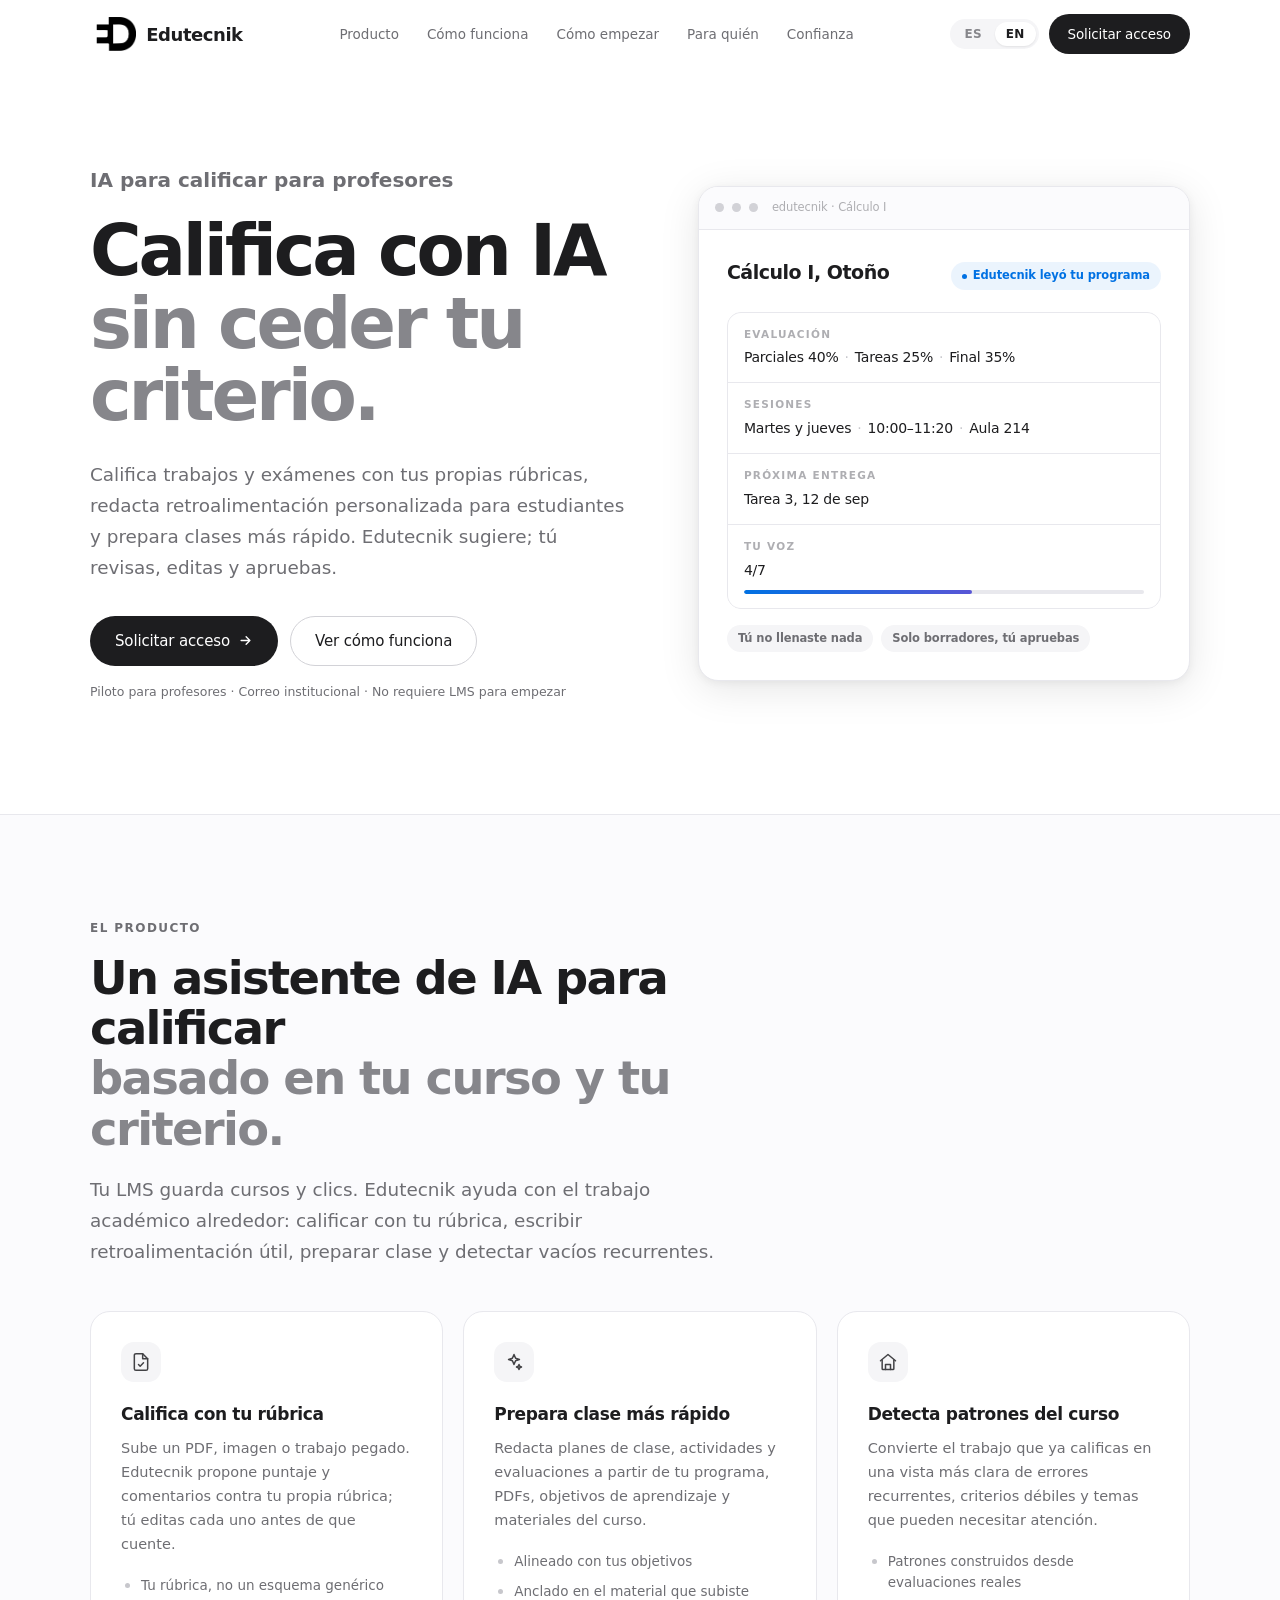
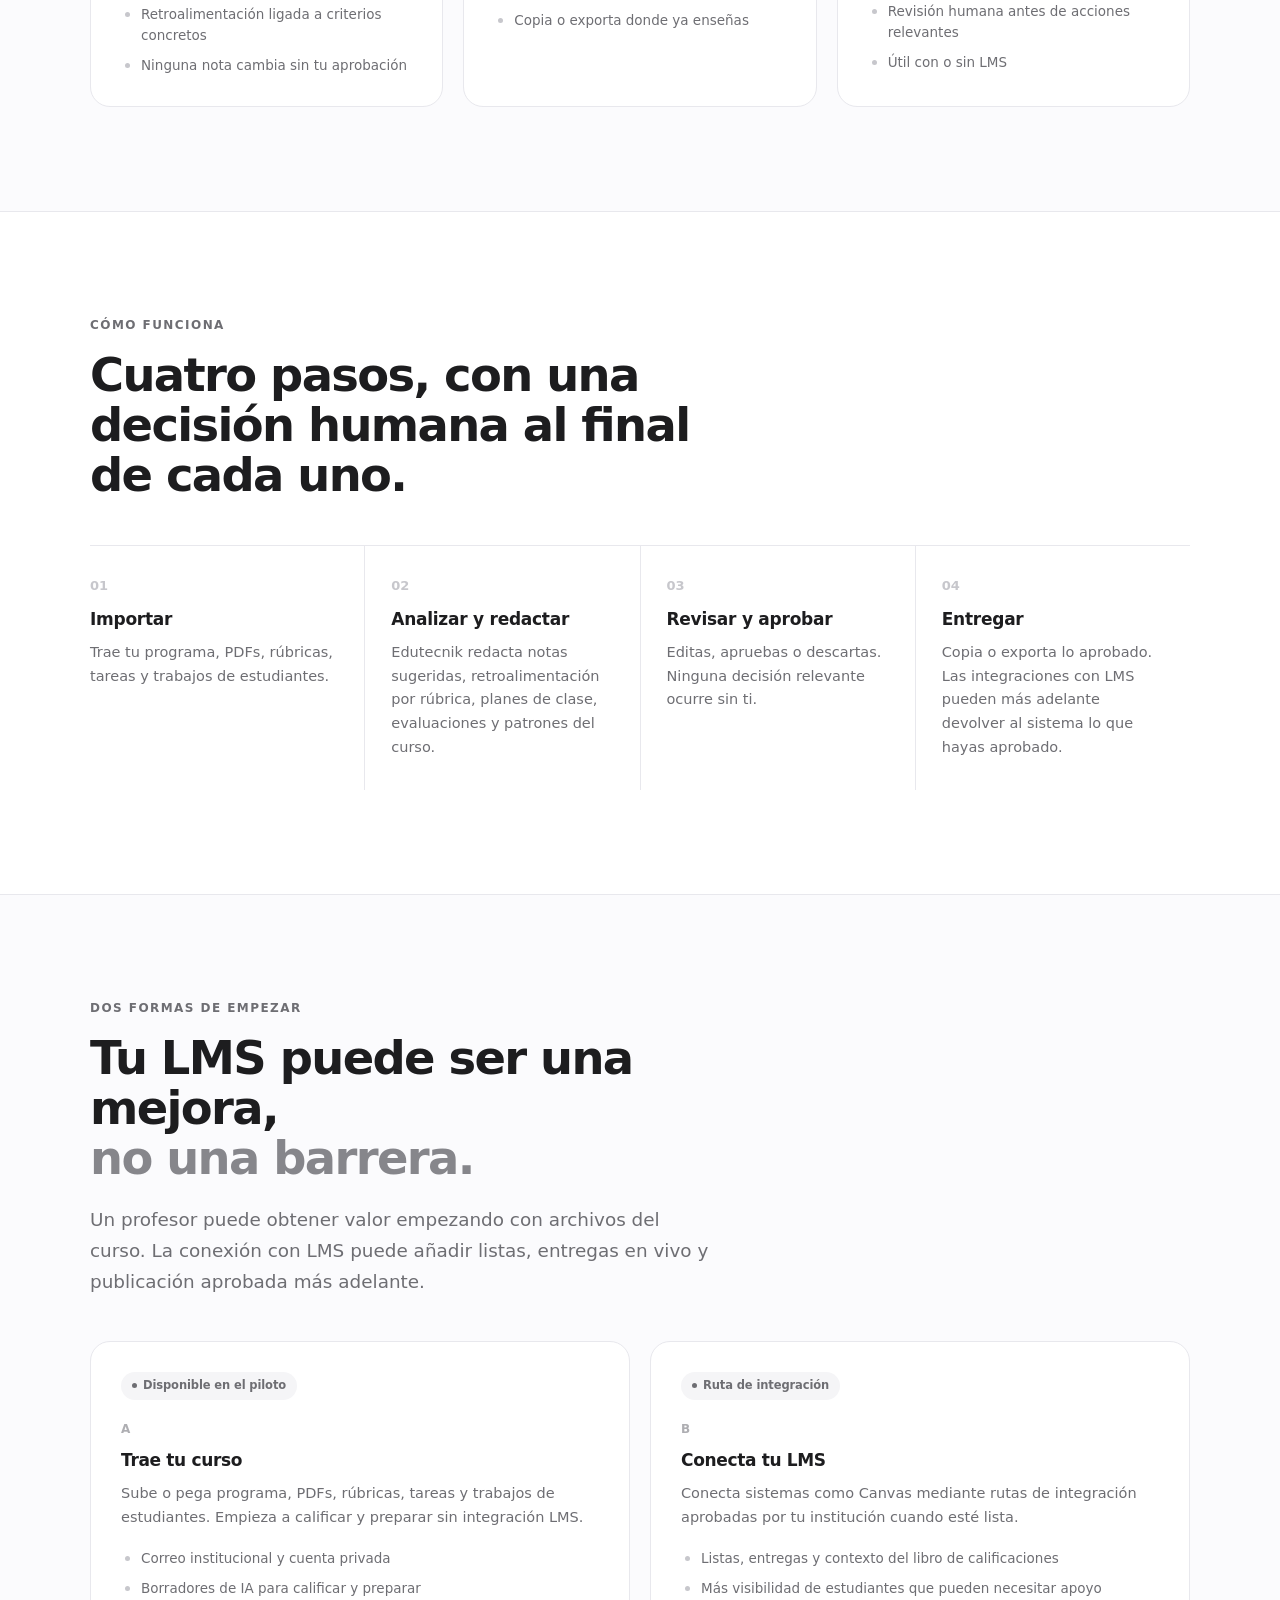
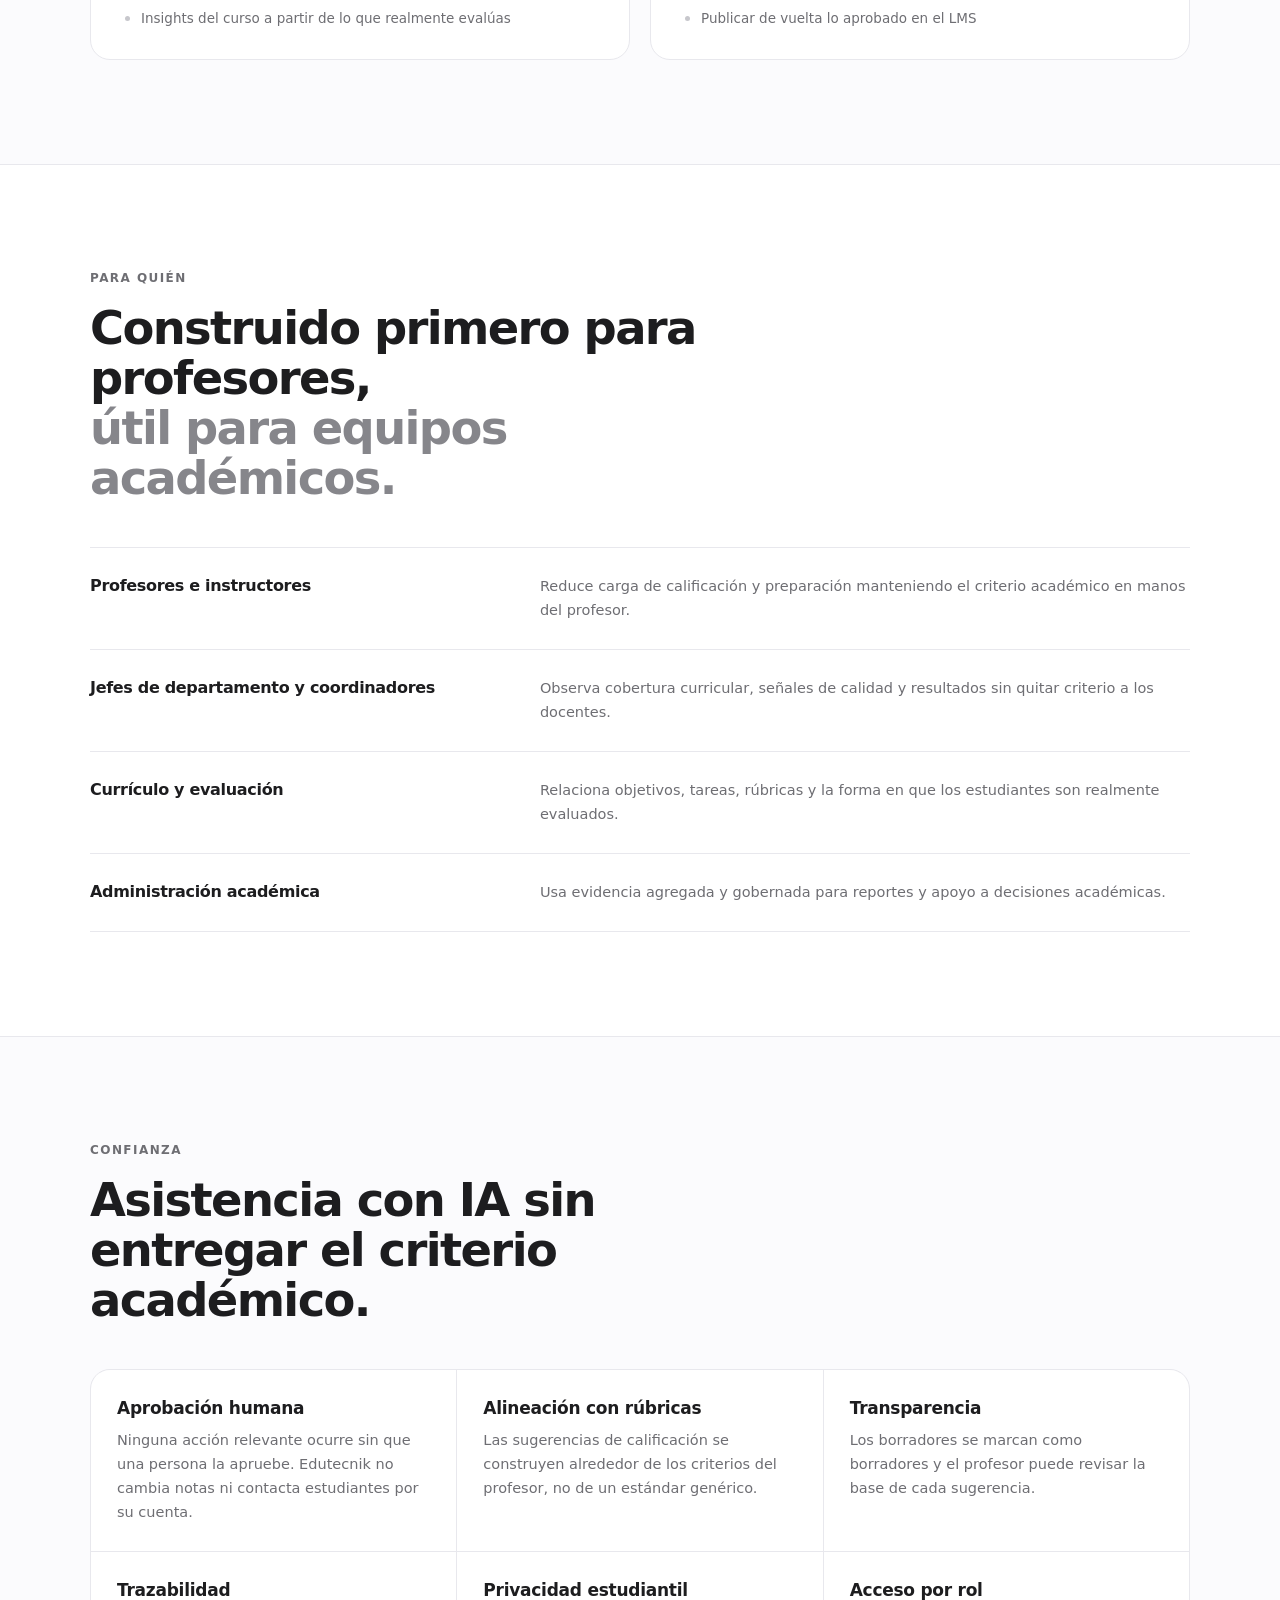
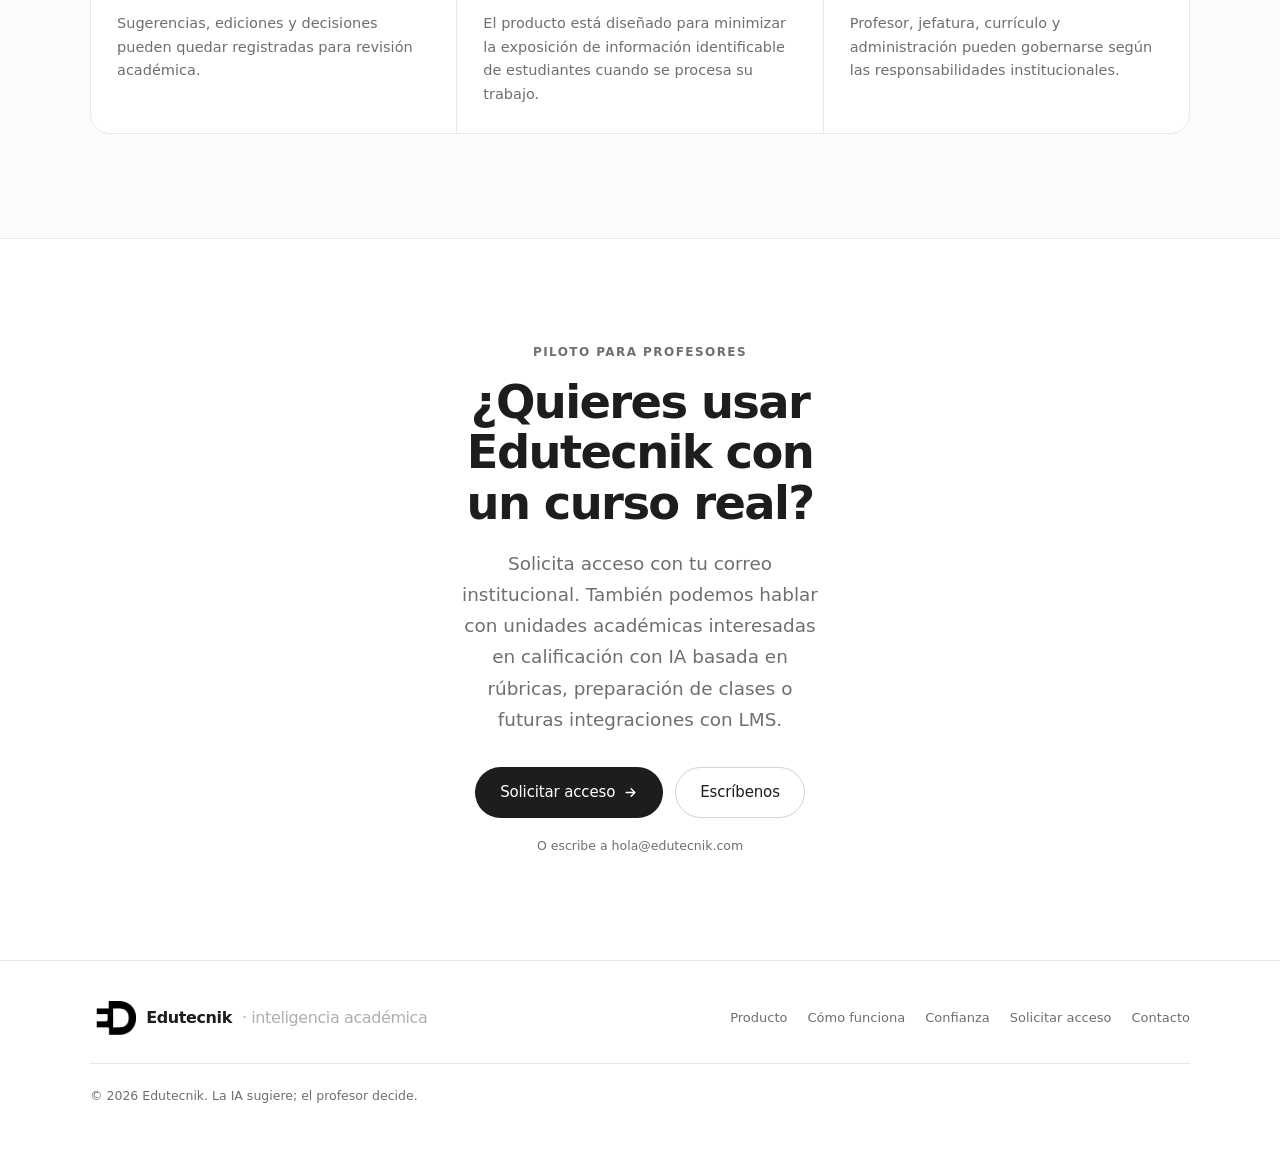
==== es/index.html @ df367d25 "Add Spanish SEO landing page" ====
<!doctype html>
<html lang="es">
  <head>
    <meta charset="utf-8" />
    <meta name="viewport" content="width=device-width, initial-scale=1, viewport-fit=cover" />
    <title>Edutecnik | IA para calificar trabajos y exámenes</title>
    <meta
      name="description"
      content="Herramienta de IA para profesores que ayuda a calificar trabajos, exámenes y tareas con tus propias rúbricas, generar retroalimentación y preparar clases. La IA sugiere; el profesor decide."
    />
    <meta name="theme-color" content="#ffffff" />
    <meta name="color-scheme" content="light" />
    <link rel="canonical" href="https://www.edutecnik.com/es/" />
    <link rel="alternate" hreflang="en" href="https://www.edutecnik.com/" />
    <link rel="alternate" hreflang="es" href="https://www.edutecnik.com/es/" />
    <link rel="alternate" hreflang="x-default" href="https://www.edutecnik.com/" />
    <link rel="icon" type="image/png" href="/assets/edutecnik-mark.png?v=2" />
    <link rel="apple-touch-icon" href="/apple-touch-icon.png" />

    <meta property="og:type" content="website" />
    <meta property="og:site_name" content="Edutecnik" />
    <meta property="og:locale" content="es_ES" />
    <meta property="og:url" content="https://www.edutecnik.com/es/" />
    <meta property="og:title" content="Edutecnik | IA para calificar trabajos y exámenes" />
    <meta
      property="og:description"
      content="Califica trabajos, exámenes y tareas con tus propias rúbricas, genera retroalimentación y prepara clases con IA. La IA sugiere; el profesor decide."
    />
    <meta property="og:image" content="https://www.edutecnik.com/og-image.png" />
    <meta name="twitter:card" content="summary_large_image" />

    <script>
      document.documentElement.className += ' js';
    </script>
    <link rel="stylesheet" href="/styles.css" />
  </head>

  <body>
    <a class="skip-link" href="#main">Saltar al contenido</a>

    <header class="header" id="header">
      <div class="wrap header__inner">
        <a class="brand" href="#top" aria-label="Edutecnik">
          <img src="/assets/edutecnik-mark.png" alt="Logo de Edutecnik" class="brand__mark" />
          <span class="brand__name">Edutecnik</span>
        </a>

        <nav class="nav" aria-label="Navegación principal">
          <a href="#producto">Producto</a>
          <a href="#como-funciona">Cómo funciona</a>
          <a href="#empezar">Cómo empezar</a>
          <a href="#para-quien">Para quién</a>
          <a href="#confianza">Confianza</a>
        </nav>

        <div class="header__actions">
          <div class="lang" role="group" aria-label="Idioma">
            <button type="button" data-lang="es" aria-pressed="true">ES</button>
            <button type="button" data-lang="en" aria-pressed="false">EN</button>
          </div>
          <a class="btn btn--primary btn--sm" href="#contacto">Solicitar acceso</a>
        </div>
      </div>
    </header>

    <main id="main">
      <section class="hero" id="top">
        <div class="wrap hero__grid">
          <div>
            <p class="eyebrow eyebrow--brand">IA para calificar para profesores</p>
            <h1 class="display hero__title">
              Califica con IA<br /><span class="muted">sin ceder tu criterio.</span>
            </h1>
            <p class="lead hero__lead">
              Califica trabajos y exámenes con tus propias rúbricas, redacta retroalimentación personalizada
              para estudiantes y prepara clases más rápido. Edutecnik sugiere; tú revisas, editas y apruebas.
            </p>

            <div class="cta-row hero__ctas">
              <a class="btn btn--primary" href="#contacto">
                Solicitar acceso
                <svg class="arrow" width="15" height="15" viewBox="0 0 24 24" fill="none" stroke="currentColor" stroke-width="2.2" stroke-linecap="round" stroke-linejoin="round" aria-hidden="true">
                  <path d="M5 12h14M13 6l6 6-6 6" />
                </svg>
              </a>
              <a class="btn btn--secondary" href="#como-funciona">Ver cómo funciona</a>
            </div>

            <p class="fine hero__fine">Piloto para profesores · Correo institucional · No requiere LMS para empezar</p>
          </div>

          <div class="glimpse" aria-hidden="true">
            <div class="glimpse__bar">
              <span class="glimpse__dot"></span>
              <span class="glimpse__dot"></span>
              <span class="glimpse__dot"></span>
              <span class="glimpse__url">edutecnik · Cálculo I</span>
            </div>
            <div class="glimpse__body">
              <div class="glimpse__head">
                <p class="glimpse__course">Cálculo I, Otoño</p>
                <span class="pill pill--accent"><span class="pill__dot"></span>Edutecnik leyó tu programa</span>
              </div>
              <div class="glimpse__rows">
                <div class="grow"><p class="grow__label">Evaluación</p><p class="grow__value">Parciales 40%<span class="sep">·</span>Tareas 25%<span class="sep">·</span>Final 35%</p></div>
                <div class="grow"><p class="grow__label">Sesiones</p><p class="grow__value">Martes y jueves<span class="sep">·</span>10:00–11:20<span class="sep">·</span>Aula 214</p></div>
                <div class="grow"><p class="grow__label">Próxima entrega</p><p class="grow__value">Tarea 3, 12 de sep</p></div>
                <div class="grow"><p class="grow__label">Tu voz</p><p class="grow__value">4/7</p><div class="meter"><span class="meter__fill"></span></div></div>
              </div>
              <div class="glimpse__foot"><span class="pill">Tú no llenaste nada</span><span class="pill">Solo borradores, tú apruebas</span></div>
            </div>
          </div>
        </div>
      </section>

      <section class="section section--muted" id="producto">
        <div class="wrap">
          <div class="section__head reveal">
            <p class="eyebrow">El producto</p>
            <h2 class="h2">Un asistente de IA para calificar<br /><span class="muted">basado en tu curso y tu criterio.</span></h2>
            <p class="lead">Tu LMS guarda cursos y clics. Edutecnik ayuda con el trabajo académico alrededor: calificar con tu rúbrica, escribir retroalimentación útil, preparar clase y detectar vacíos recurrentes.</p>
          </div>

          <div class="grid grid--3">
            <article class="card reveal">
              <span class="card__icon"><svg width="20" height="20" viewBox="0 0 24 24" fill="none" stroke="currentColor" stroke-width="1.8" stroke-linecap="round" stroke-linejoin="round" aria-hidden="true"><path d="M14 2H6a2 2 0 0 0-2 2v16a2 2 0 0 0 2 2h12a2 2 0 0 0 2-2V8z"/><path d="M14 2v6h6"/><path d="M9 15l2 2 4-4"/></svg></span>
              <h3 class="h3">Califica con tu rúbrica</h3>
              <p class="body">Sube un PDF, imagen o trabajo pegado. Edutecnik propone puntaje y comentarios contra tu propia rúbrica; tú editas cada uno antes de que cuente.</p>
              <ul class="card__list"><li>Tu rúbrica, no un esquema genérico</li><li>Retroalimentación ligada a criterios concretos</li><li>Ninguna nota cambia sin tu aprobación</li></ul>
            </article>

            <article class="card reveal">
              <span class="card__icon"><svg width="20" height="20" viewBox="0 0 24 24" fill="none" stroke="currentColor" stroke-width="1.8" stroke-linecap="round" stroke-linejoin="round" aria-hidden="true"><path d="M12 3l1.9 4.6L18.5 9l-4.6 1.4L12 15l-1.9-4.6L5.5 9l4.6-1.4z"/><path d="M18 15l.9 2.1L21 18l-2.1.9L18 21l-.9-2.1L15 18l2.1-.9z"/></svg></span>
              <h3 class="h3">Prepara clase más rápido</h3>
              <p class="body">Redacta planes de clase, actividades y evaluaciones a partir de tu programa, PDFs, objetivos de aprendizaje y materiales del curso.</p>
              <ul class="card__list"><li>Alineado con tus objetivos</li><li>Anclado en el material que subiste</li><li>Copia o exporta donde ya enseñas</li></ul>
            </article>

            <article class="card reveal">
              <span class="card__icon"><svg width="20" height="20" viewBox="0 0 24 24" fill="none" stroke="currentColor" stroke-width="1.8" stroke-linecap="round" stroke-linejoin="round" aria-hidden="true"><path d="M3 10.5L12 3l9 7.5"/><path d="M5 9.5V20a1 1 0 0 0 1 1h12a1 1 0 0 0 1-1V9.5"/><path d="M9 21v-6h6v6"/></svg></span>
              <h3 class="h3">Detecta patrones del curso</h3>
              <p class="body">Convierte el trabajo que ya calificas en una vista más clara de errores recurrentes, criterios débiles y temas que pueden necesitar atención.</p>
              <ul class="card__list"><li>Patrones construidos desde evaluaciones reales</li><li>Revisión humana antes de acciones relevantes</li><li>Útil con o sin LMS</li></ul>
            </article>
          </div>
        </div>
      </section>

      <section class="section" id="como-funciona">
        <div class="wrap">
          <div class="section__head reveal"><p class="eyebrow">Cómo funciona</p><h2 class="h2">Cuatro pasos, con una decisión humana al final de cada uno.</h2></div>
          <ol class="steps">
            <li class="step reveal"><p class="step__n">01</p><h3 class="h3">Importar</h3><p class="body">Trae tu programa, PDFs, rúbricas, tareas y trabajos de estudiantes.</p></li>
            <li class="step reveal"><p class="step__n">02</p><h3 class="h3">Analizar y redactar</h3><p class="body">Edutecnik redacta notas sugeridas, retroalimentación por rúbrica, planes de clase, evaluaciones y patrones del curso.</p></li>
            <li class="step reveal"><p class="step__n">03</p><h3 class="h3">Revisar y aprobar</h3><p class="body">Editas, apruebas o descartas. Ninguna decisión relevante ocurre sin ti.</p></li>
            <li class="step reveal"><p class="step__n">04</p><h3 class="h3">Entregar</h3><p class="body">Copia o exporta lo aprobado. Las integraciones con LMS pueden más adelante devolver al sistema lo que hayas aprobado.</p></li>
          </ol>
        </div>
      </section>

      <section class="section section--muted" id="empezar">
        <div class="wrap">
          <div class="section__head reveal"><p class="eyebrow">Dos formas de empezar</p><h2 class="h2">Tu LMS puede ser una mejora,<br /><span class="muted">no una barrera.</span></h2><p class="lead">Un profesor puede obtener valor empezando con archivos del curso. La conexión con LMS puede añadir listas, entregas en vivo y publicación aprobada más adelante.</p></div>
          <div class="grid grid--2">
            <article class="card card--door reveal"><span class="pill card__badge"><span class="pill__dot"></span>Disponible en el piloto</span><p class="card__doorlabel">A</p><h3 class="h3">Trae tu curso</h3><p class="body">Sube o pega programa, PDFs, rúbricas, tareas y trabajos de estudiantes. Empieza a calificar y preparar sin integración LMS.</p><ul class="card__list"><li>Correo institucional y cuenta privada</li><li>Borradores de IA para calificar y preparar</li><li>Insights del curso a partir de lo que realmente evalúas</li></ul></article>
            <article class="card card--door reveal"><span class="pill card__badge"><span class="pill__dot"></span>Ruta de integración</span><p class="card__doorlabel">B</p><h3 class="h3">Conecta tu LMS</h3><p class="body">Conecta sistemas como Canvas mediante rutas de integración aprobadas por tu institución cuando esté lista.</p><ul class="card__list"><li>Listas, entregas y contexto del libro de calificaciones</li><li>Más visibilidad de estudiantes que pueden necesitar apoyo</li><li>Publicar de vuelta lo aprobado en el LMS</li></ul></article>
          </div>
        </div>
      </section>

      <section class="section" id="para-quien">
        <div class="wrap">
          <div class="section__head reveal"><p class="eyebrow">Para quién</p><h2 class="h2">Construido primero para profesores,<br /><span class="muted">útil para equipos académicos.</span></h2></div>
          <ul class="roles">
            <li class="role reveal"><p class="role__name">Profesores e instructores</p><p class="body">Reduce carga de calificación y preparación manteniendo el criterio académico en manos del profesor.</p></li>
            <li class="role reveal"><p class="role__name">Jefes de departamento y coordinadores</p><p class="body">Observa cobertura curricular, señales de calidad y resultados sin quitar criterio a los docentes.</p></li>
            <li class="role reveal"><p class="role__name">Currículo y evaluación</p><p class="body">Relaciona objetivos, tareas, rúbricas y la forma en que los estudiantes son realmente evaluados.</p></li>
            <li class="role reveal"><p class="role__name">Administración académica</p><p class="body">Usa evidencia agregada y gobernada para reportes y apoyo a decisiones académicas.</p></li>
          </ul>
        </div>
      </section>

      <section class="section section--muted" id="confianza">
        <div class="wrap">
          <div class="section__head reveal"><p class="eyebrow">Confianza</p><h2 class="h2">Asistencia con IA sin entregar el criterio académico.</h2></div>
          <div class="trust reveal">
            <div class="trust__item"><h3 class="h3">Aprobación humana</h3><p class="body">Ninguna acción relevante ocurre sin que una persona la apruebe. Edutecnik no cambia notas ni contacta estudiantes por su cuenta.</p></div>
            <div class="trust__item"><h3 class="h3">Alineación con rúbricas</h3><p class="body">Las sugerencias de calificación se construyen alrededor de los criterios del profesor, no de un estándar genérico.</p></div>
            <div class="trust__item"><h3 class="h3">Transparencia</h3><p class="body">Los borradores se marcan como borradores y el profesor puede revisar la base de cada sugerencia.</p></div>
            <div class="trust__item"><h3 class="h3">Trazabilidad</h3><p class="body">Sugerencias, ediciones y decisiones pueden quedar registradas para revisión académica.</p></div>
            <div class="trust__item"><h3 class="h3">Privacidad estudiantil</h3><p class="body">El producto está diseñado para minimizar la exposición de información identificable de estudiantes cuando se procesa su trabajo.</p></div>
            <div class="trust__item"><h3 class="h3">Acceso por rol</h3><p class="body">Profesor, jefatura, currículo y administración pueden gobernarse según las responsabilidades institucionales.</p></div>
          </div>
        </div>
      </section>

      <section class="section" id="contacto">
        <div class="wrap closer reveal">
          <p class="eyebrow">Piloto para profesores</p>
          <h2 class="h2" style="margin-top: 16px">¿Quieres usar Edutecnik con un curso real?</h2>
          <p class="lead">Solicita acceso con tu correo institucional. También podemos hablar con unidades académicas interesadas en calificación con IA basada en rúbricas, preparación de clases o futuras integraciones con LMS.</p>
          <div class="cta-row">
            <a class="btn btn--primary" href="mailto:hola@edutecnik.com?subject=Edutecnik%20%E2%80%94%20solicitud%20de%20acceso">Solicitar acceso<svg class="arrow" width="15" height="15" viewBox="0 0 24 24" fill="none" stroke="currentColor" stroke-width="2.2" stroke-linecap="round" stroke-linejoin="round" aria-hidden="true"><path d="M5 12h14M13 6l6 6-6 6"/></svg></a>
            <a class="btn btn--secondary" href="mailto:hola@edutecnik.com?subject=Edutecnik%20%E2%80%94%20piloto">Escríbenos</a>
          </div>
          <p class="fine">O escribe a hola@edutecnik.com</p>
        </div>
      </section>
    </main>

    <footer class="footer">
      <div class="wrap">
        <div class="footer__inner">
          <a class="brand" href="#top" aria-label="Edutecnik"><img src="/assets/edutecnik-mark.png" alt="Logo de Edutecnik" class="brand__mark" /><span>Edutecnik</span><span class="brand__sub">· inteligencia académica</span></a>
          <nav class="footer__links" aria-label="Navegación del pie"><a href="#producto">Producto</a><a href="#como-funciona">Cómo funciona</a><a href="#confianza">Confianza</a><a href="#contacto">Solicitar acceso</a><a href="mailto:hola@edutecnik.com">Contacto</a></nav>
        </div>
        <div class="footer__legal"><p class="fine">© 2026 Edutecnik. La IA sugiere; el profesor decide.</p></div>
      </div>
    </footer>

    <script src="/main.js" defer></script>
  </body>
</html>
---- styles.css ----
/* Edutecnik — sitio público. Tokens alineados con la app (ink scale, pill buttons, hairlines). */

:root {
  color-scheme: light;

  --ink-900: #1d1d1f;
  --ink-700: #424245;
  --ink-600: #6e6e73;
  --ink-500: #86868b;
  --ink-400: #aeaeb2;
  --ink-300: #c7c7cc;
  --ink-200: #d2d2d7;
  --ink-100: #e8e8ed;
  --ink-50: #f5f5f7;

  --surface: #ffffff;
  --surface-muted: #fbfbfd;
  --hairline: rgba(0, 0, 0, 0.08);

  --brand: #0071e3;
  --ai: #5856d6;

  --maxw: 1180px;
  --gutter: 24px;

  --shadow-card: 0 1px 2px rgba(0, 0, 0, 0.04), 0 4px 16px rgba(0, 0, 0, 0.04);
  --shadow-pop: 0 8px 40px rgba(0, 0, 0, 0.1), 0 2px 8px rgba(0, 0, 0, 0.05);

  --ease: cubic-bezier(0.16, 1, 0.3, 1);

  font-family: -apple-system, BlinkMacSystemFont, 'SF Pro Display', 'SF Pro Text', system-ui,
    'Segoe UI', Roboto, 'Helvetica Neue', Arial, sans-serif;
}

@media (min-width: 640px) {
  :root {
    --gutter: 40px;
  }
}

*,
*::before,
*::after {
  box-sizing: border-box;
}

html {
  -webkit-font-smoothing: antialiased;
  -moz-osx-font-smoothing: grayscale;
  text-rendering: optimizeLegibility;
  scroll-behavior: smooth;
  scroll-padding-top: 88px;
}

body {
  margin: 0;
  background: var(--surface);
  color: var(--ink-900);
  font-feature-settings: 'kern' 1, 'liga' 1;
  line-height: 1.5;
}

h1,
h2,
h3,
h4,
p,
figure,
blockquote,
ul,
ol {
  margin: 0;
}

ul,
ol {
  padding: 0;
  list-style: none;
}

img,
svg {
  max-width: 100%;
  display: block;
}

a {
  color: inherit;
  text-decoration: none;
}

:focus-visible {
  outline: none;
  box-shadow: 0 0 0 2px var(--surface), 0 0 0 4px rgba(0, 0, 0, 0.25);
  border-radius: 8px;
}

::selection {
  background: var(--ink-900);
  color: #fff;
}

/* ---------- Layout ---------- */

.wrap {
  width: 100%;
  max-width: var(--maxw);
  margin-inline: auto;
  padding-inline: var(--gutter);
}

.section {
  padding-block: 72px;
  border-top: 1px solid var(--ink-100);
}

@media (min-width: 768px) {
  .section {
    padding-block: 104px;
  }
}

.section--muted {
  background: var(--surface-muted);
}

.section--plain {
  border-top: 0;
}

.skip-link {
  position: absolute;
  left: -9999px;
  top: 8px;
  z-index: 100;
  background: var(--ink-900);
  color: #fff;
  padding: 10px 16px;
  border-radius: 999px;
  font-size: 13px;
}

.skip-link:focus {
  left: 16px;
}

/* ---------- Typography ---------- */

.eyebrow {
  font-size: 12px;
  font-weight: 600;
  letter-spacing: 0.12em;
  text-transform: uppercase;
  color: var(--ink-600);
}

.display {
  font-size: clamp(2.6rem, 7.2vw, 4.4rem);
  font-weight: 600;
  letter-spacing: -0.045em;
  line-height: 1.03;
}

.display .muted,
.h2 .muted {
  color: var(--ink-500);
}

.h2 {
  font-size: clamp(1.9rem, 4.2vw, 2.9rem);
  font-weight: 600;
  letter-spacing: -0.035em;
  line-height: 1.08;
}

.h3 {
  font-size: 17px;
  font-weight: 600;
  letter-spacing: -0.015em;
}

.lead {
  font-size: clamp(1rem, 1.6vw, 1.15rem);
  line-height: 1.7;
  color: var(--ink-600);
}

.body {
  font-size: 14.5px;
  line-height: 1.65;
  color: var(--ink-600);
}

.fine {
  font-size: 12.5px;
  line-height: 1.6;
  color: var(--ink-600);
}

/* ---------- Buttons ---------- */

.btn {
  display: inline-flex;
  align-items: center;
  justify-content: center;
  gap: 8px;
  padding: 13px 24px;
  border-radius: 980px;
  border: 1px solid transparent;
  font-size: 15px;
  font-weight: 500;
  font-family: inherit;
  letter-spacing: -0.01em;
  white-space: nowrap;
  cursor: pointer;
  transition: background-color 0.2s var(--ease), border-color 0.2s var(--ease),
    transform 0.15s var(--ease), color 0.2s var(--ease);
}

.btn:active {
  transform: scale(0.98);
}

.btn--primary {
  background: var(--ink-900);
  color: #fff;
}

.btn--primary:hover {
  background: var(--ink-700);
}

.btn--secondary {
  background: var(--surface);
  border-color: var(--ink-200);
  color: var(--ink-900);
}

.btn--secondary:hover {
  border-color: var(--ink-400);
}

.btn--sm {
  padding: 9px 18px;
  font-size: 13.5px;
}

.btn .arrow {
  transition: transform 0.2s var(--ease);
}

.btn:hover .arrow {
  transform: translateX(2px);
}

.cta-row {
  display: flex;
  flex-wrap: wrap;
  gap: 12px;
}

/* ---------- Header ---------- */

.header {
  position: sticky;
  top: 0;
  z-index: 50;
  background: rgba(255, 255, 255, 0.82);
  backdrop-filter: saturate(180%) blur(20px);
  -webkit-backdrop-filter: saturate(180%) blur(20px);
  border-bottom: 1px solid transparent;
  transition: border-color 0.25s var(--ease);
}

.header[data-scrolled='true'] {
  border-bottom-color: var(--ink-100);
}

.header__inner {
  display: flex;
  align-items: center;
  justify-content: space-between;
  gap: 16px;
  height: 68px;
}

.brand {
  display: inline-flex;
  align-items: center;
  gap: 10px;
  font-size: 16px;
  font-weight: 600;
  letter-spacing: -0.025em;
}

.brand__mark {
  height: 34px;
  width: auto;
  flex: none;
  display: block;
  object-fit: contain;
}
.brand__name {
  font-size: 18px;
  font-weight: 600;
  letter-spacing: -0.025em;
}
.eyebrow--brand {
  text-transform: none;
  letter-spacing: 0;
  font-size: 20px;
  font-weight: 600;
}

.brand__sub {
  color: var(--ink-400);
  font-weight: 500;
}

.nav {
  display: none;
  align-items: center;
  gap: 28px;
}

@media (min-width: 940px) {
  .nav {
    display: flex;
  }
}

.nav a {
  font-size: 13.5px;
  color: var(--ink-600);
  transition: color 0.15s var(--ease);
}

.nav a:hover {
  color: var(--ink-900);
}

.header__actions {
  display: flex;
  align-items: center;
  gap: 10px;
  flex: none;
}

.header .brand {
  min-width: 0;
}

.header__actions > * {
  flex: none;
}

.header .btn--primary {
  display: none;
}

/* El CTA vuelve en cuanto cabe junto a la marca y el selector de idioma. */
@media (min-width: 360px) {
  .header .btn--primary {
    display: inline-flex;
  }
}

@media (max-width: 639px) {
  .header__inner {
    gap: 10px;
  }
  .header__actions {
    gap: 8px;
  }
  .header .btn--sm {
    padding: 8px 13px;
    font-size: 13px;
  }
  .lang button {
    padding: 5px 9px;
  }
}

/* Language toggle — segmented control */

.lang {
  display: inline-flex;
  align-items: center;
  gap: 2px;
  padding: 3px;
  border-radius: 980px;
  background: var(--ink-50);
}

.lang button {
  appearance: none;
  border: 0;
  background: transparent;
  font-family: inherit;
  font-size: 12px;
  font-weight: 600;
  letter-spacing: 0.02em;
  color: var(--ink-500);
  padding: 5px 11px;
  border-radius: 980px;
  cursor: pointer;
  transition: background-color 0.2s var(--ease), color 0.2s var(--ease),
    box-shadow 0.2s var(--ease);
}

.lang button[aria-pressed='true'] {
  background: var(--surface);
  color: var(--ink-900);
  box-shadow: 0 1px 2px rgba(0, 0, 0, 0.08);
}

/* ---------- Hero ---------- */

.hero {
  padding-block: 64px 72px;
}

@media (min-width: 768px) {
  .hero {
    padding-block: 96px 112px;
  }
}

.hero__grid {
  display: grid;
  gap: 56px;
  align-items: center;
}

@media (min-width: 1000px) {
  .hero__grid {
    grid-template-columns: minmax(0, 1.05fr) minmax(0, 0.95fr);
    gap: 64px;
  }
}

.hero__title {
  margin-top: 20px;
}

.hero__lead {
  margin-top: 26px;
  max-width: 46ch;
}

.hero__ctas {
  margin-top: 32px;
}

.hero__fine {
  margin-top: 16px;
}

/* ---------- Product glimpse card ---------- */

.glimpse {
  border: 1px solid var(--ink-100);
  border-radius: 20px;
  background: var(--surface);
  box-shadow: var(--shadow-pop);
  overflow: hidden;
}

.glimpse__bar {
  display: flex;
  align-items: center;
  gap: 8px;
  padding: 12px 16px;
  border-bottom: 1px solid var(--ink-100);
  background: var(--surface-muted);
}

.glimpse__dot {
  width: 9px;
  height: 9px;
  border-radius: 999px;
  background: var(--ink-200);
}

.glimpse__url {
  margin-left: 6px;
  font-size: 11.5px;
  color: var(--ink-400);
  letter-spacing: -0.01em;
}

.glimpse__body {
  padding: 24px;
}

@media (min-width: 480px) {
  .glimpse__body {
    padding: 28px;
  }
}

.glimpse__head {
  display: flex;
  align-items: baseline;
  justify-content: space-between;
  gap: 12px;
  flex-wrap: wrap;
}

.glimpse__course {
  font-size: 19px;
  font-weight: 600;
  letter-spacing: -0.025em;
}

.pill {
  display: inline-flex;
  align-items: center;
  gap: 6px;
  padding: 5px 11px;
  border-radius: 980px;
  background: var(--ink-50);
  font-size: 11.5px;
  font-weight: 600;
  color: var(--ink-600);
  letter-spacing: -0.01em;
  white-space: nowrap;
}

.pill--accent {
  background: rgba(0, 113, 227, 0.08);
  color: var(--brand);
}

.pill__dot {
  width: 5px;
  height: 5px;
  border-radius: 999px;
  background: currentColor;
}

.glimpse__rows {
  margin-top: 22px;
  display: grid;
  gap: 1px;
  background: var(--ink-100);
  border: 1px solid var(--ink-100);
  border-radius: 14px;
  overflow: hidden;
}

.grow {
  background: var(--surface);
  padding: 14px 16px;
}

.grow__label {
  font-size: 10.5px;
  font-weight: 600;
  letter-spacing: 0.12em;
  text-transform: uppercase;
  color: var(--ink-400);
}

.grow__value {
  margin-top: 5px;
  font-size: 14px;
  color: var(--ink-900);
  letter-spacing: -0.015em;
}

.grow__value .sep {
  color: var(--ink-300);
  padding-inline: 6px;
}

.meter {
  margin-top: 9px;
  height: 4px;
  border-radius: 999px;
  background: var(--ink-100);
  overflow: hidden;
}

.meter__fill {
  display: block;
  height: 100%;
  width: 57%;
  border-radius: 999px;
  background: linear-gradient(90deg, var(--brand), var(--ai));
}

.glimpse__foot {
  margin-top: 16px;
  display: flex;
  align-items: center;
  gap: 8px;
}

/* ---------- Section headings ---------- */

.section__head {
  max-width: 62ch;
}

.section__head .h2 {
  margin-top: 16px;
}

.section__head .lead {
  margin-top: 20px;
}

/* ---------- Card grids ---------- */

.grid {
  display: grid;
  gap: 20px;
  margin-top: 44px;
}

.grid--3 {
  grid-template-columns: 1fr;
}

@media (min-width: 760px) {
  .grid--3 {
    grid-template-columns: repeat(3, minmax(0, 1fr));
  }
}

.grid--2 {
  grid-template-columns: 1fr;
}

@media (min-width: 820px) {
  .grid--2 {
    grid-template-columns: repeat(2, minmax(0, 1fr));
  }
}

.card {
  background: var(--surface);
  border: 1px solid var(--ink-100);
  border-radius: 20px;
  padding: 26px;
}

@media (min-width: 640px) {
  .card {
    padding: 30px;
  }
}

.card__icon {
  display: inline-flex;
  padding: 10px;
  border-radius: 13px;
  background: var(--ink-50);
  color: var(--ink-700);
  margin-bottom: 20px;
}

.card .h3 {
  letter-spacing: -0.02em;
}

.card .body {
  margin-top: 9px;
}

.card__list {
  margin-top: 18px;
  display: grid;
  gap: 9px;
}

.card__list li {
  position: relative;
  padding-left: 20px;
  font-size: 13.5px;
  line-height: 1.55;
  color: var(--ink-600);
}

.card__list li::before {
  content: '';
  position: absolute;
  left: 4px;
  top: 8px;
  width: 5px;
  height: 5px;
  border-radius: 999px;
  background: var(--ink-300);
}

.card--door {
  display: flex;
  flex-direction: column;
}

.card__badge {
  align-self: flex-start;
  margin-bottom: 20px;
}

.card__doorlabel {
  font-size: 12px;
  font-weight: 600;
  letter-spacing: 0.12em;
  text-transform: uppercase;
  color: var(--ink-400);
  margin-bottom: 10px;
}

/* ---------- Steps ---------- */

.steps {
  display: grid;
  gap: 0;
  margin-top: 44px;
  border-top: 1px solid var(--ink-100);
}

@media (min-width: 900px) {
  .steps {
    grid-template-columns: repeat(4, minmax(0, 1fr));
    gap: 1px;
    background: var(--ink-100);
  }
}

.step {
  background: var(--surface);
  padding: 26px 0;
  border-bottom: 1px solid var(--ink-100);
}

@media (min-width: 900px) {
  .step {
    padding: 30px 26px 30px 0;
    border-bottom: 0;
  }
  .step:not(:first-child) {
    padding-left: 26px;
  }
}

.step__n {
  font-size: 13px;
  font-weight: 600;
  color: var(--ink-300);
  letter-spacing: -0.01em;
}

.step .h3 {
  margin-top: 12px;
}

.step .body {
  margin-top: 8px;
}

/* ---------- Roles ---------- */

.roles {
  margin-top: 44px;
  border-top: 1px solid var(--ink-100);
}

.role {
  display: grid;
  gap: 6px;
  padding: 22px 0;
  border-bottom: 1px solid var(--ink-100);
}

@media (min-width: 760px) {
  .role {
    grid-template-columns: minmax(0, 0.9fr) minmax(0, 1.4fr);
    gap: 32px;
    align-items: baseline;
    padding: 26px 0;
  }
}

.role__name {
  font-size: 16px;
  font-weight: 600;
  letter-spacing: -0.02em;
}

/* ---------- Trust ---------- */

.trust {
  display: grid;
  gap: 1px;
  margin-top: 44px;
  background: var(--ink-100);
  border: 1px solid var(--ink-100);
  border-radius: 20px;
  overflow: hidden;
}

@media (min-width: 700px) {
  .trust {
    grid-template-columns: repeat(2, minmax(0, 1fr));
  }
}

@media (min-width: 1000px) {
  .trust {
    grid-template-columns: repeat(3, minmax(0, 1fr));
  }
}

.trust__item {
  background: var(--surface);
  padding: 26px;
}

.trust__item .body {
  margin-top: 8px;
}

.notice {
  display: flex;
  align-items: flex-start;
  gap: 12px;
  margin-top: 24px;
  padding: 18px 20px;
  border: 1px solid var(--ink-100);
  border-radius: 16px;
  background: var(--surface);
}

.notice svg {
  flex: none;
  margin-top: 2px;
  color: var(--ink-400);
}

/* ---------- Final CTA ---------- */

.closer {
  text-align: center;
  max-width: 44ch;
  margin-inline: auto;
}

.closer .lead {
  margin-top: 20px;
}

.closer .cta-row {
  margin-top: 32px;
  justify-content: center;
}

.closer .fine {
  margin-top: 18px;
}

/* ---------- Footer ---------- */

.footer {
  border-top: 1px solid var(--ink-100);
  padding-block: 40px 48px;
  background: var(--surface);
}

.footer__inner {
  display: flex;
  flex-wrap: wrap;
  gap: 20px 32px;
  align-items: center;
  justify-content: space-between;
}

.footer__links {
  display: flex;
  flex-wrap: wrap;
  gap: 20px;
}

.footer__links a {
  font-size: 13px;
  color: var(--ink-600);
  transition: color 0.15s var(--ease);
}

.footer__links a:hover {
  color: var(--ink-900);
}

.footer__legal {
  margin-top: 28px;
  padding-top: 22px;
  border-top: 1px solid var(--ink-100);
}

/* ---------- Reveal on scroll ---------- */

.js .reveal {
  opacity: 0;
  transform: translateY(14px);
  transition: opacity 0.7s var(--ease), transform 0.7s var(--ease);
}

.js .reveal.is-visible {
  opacity: 1;
  transform: none;
}

@media (prefers-reduced-motion: reduce) {
  html {
    scroll-behavior: auto;
  }
  .js .reveal {
    opacity: 1;
    transform: none;
    transition: none;
  }
  .btn,
  .btn .arrow {
    transition: none;
  }
}
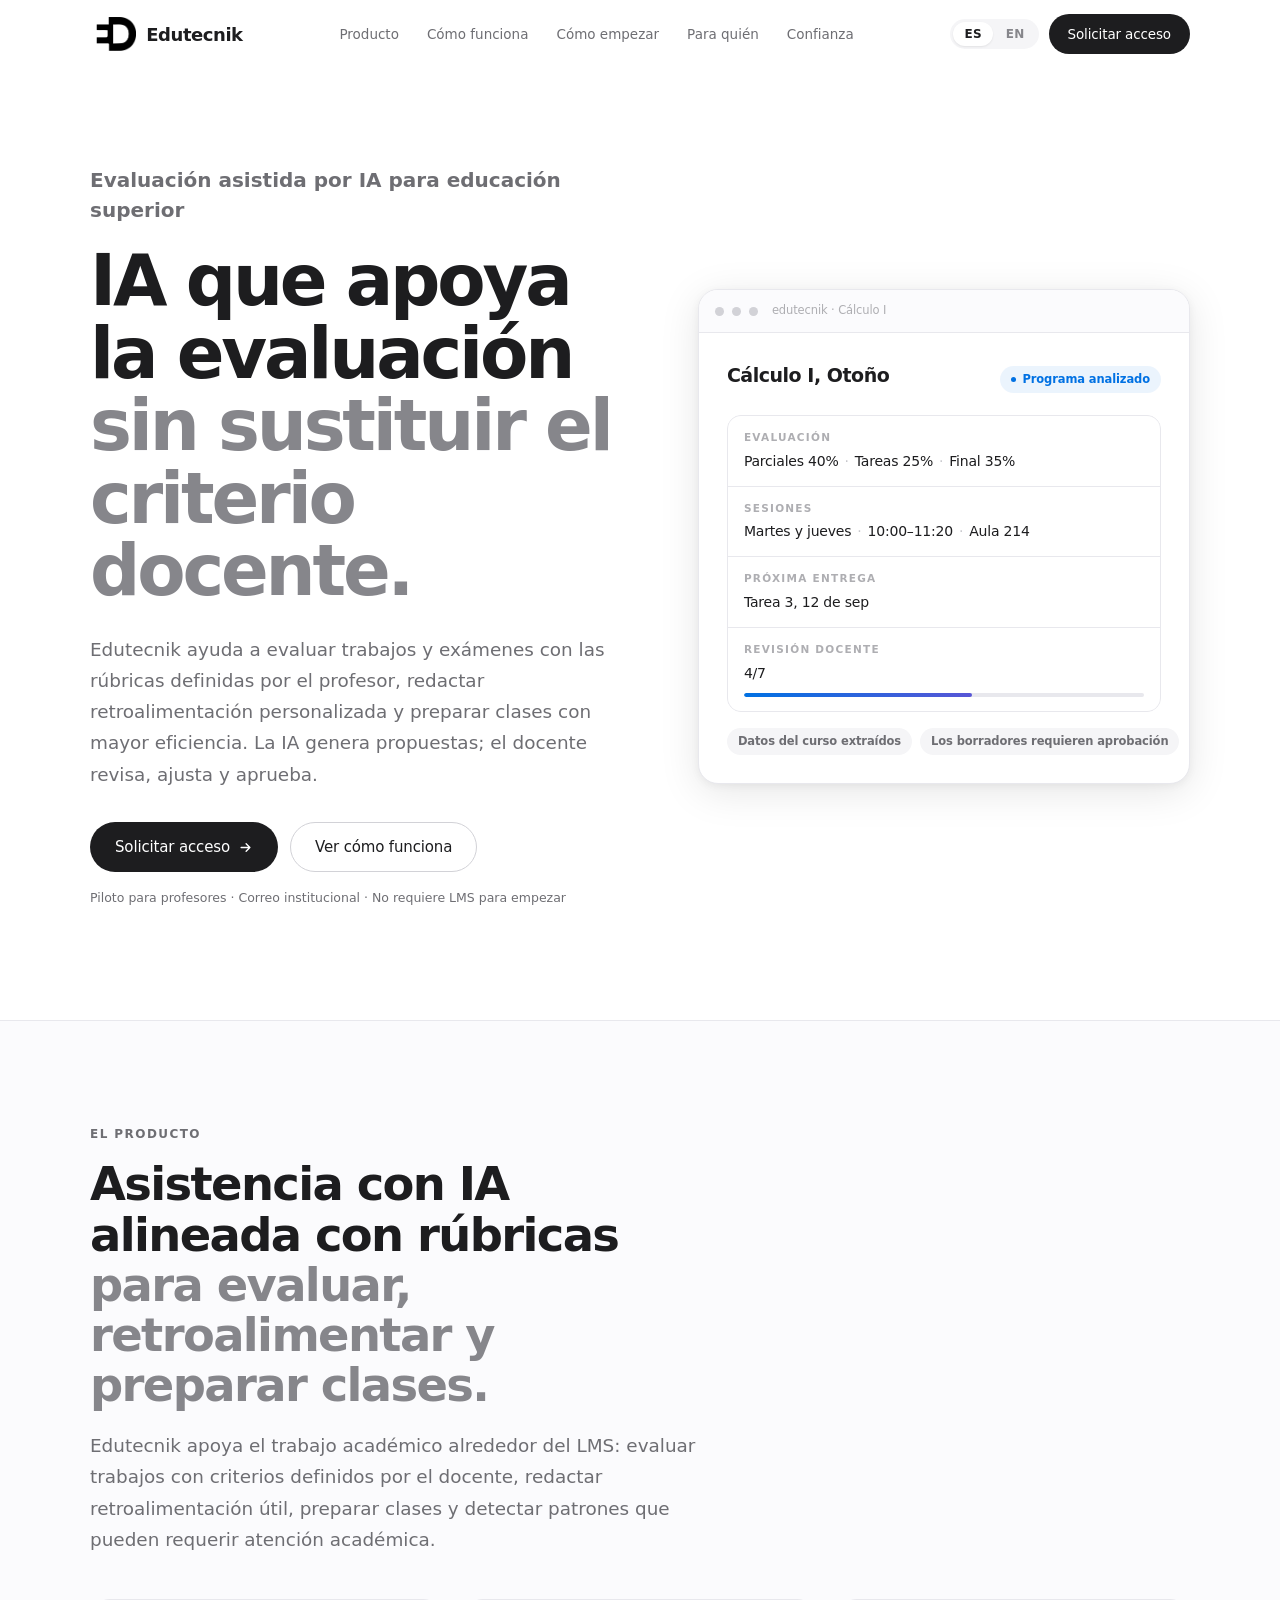
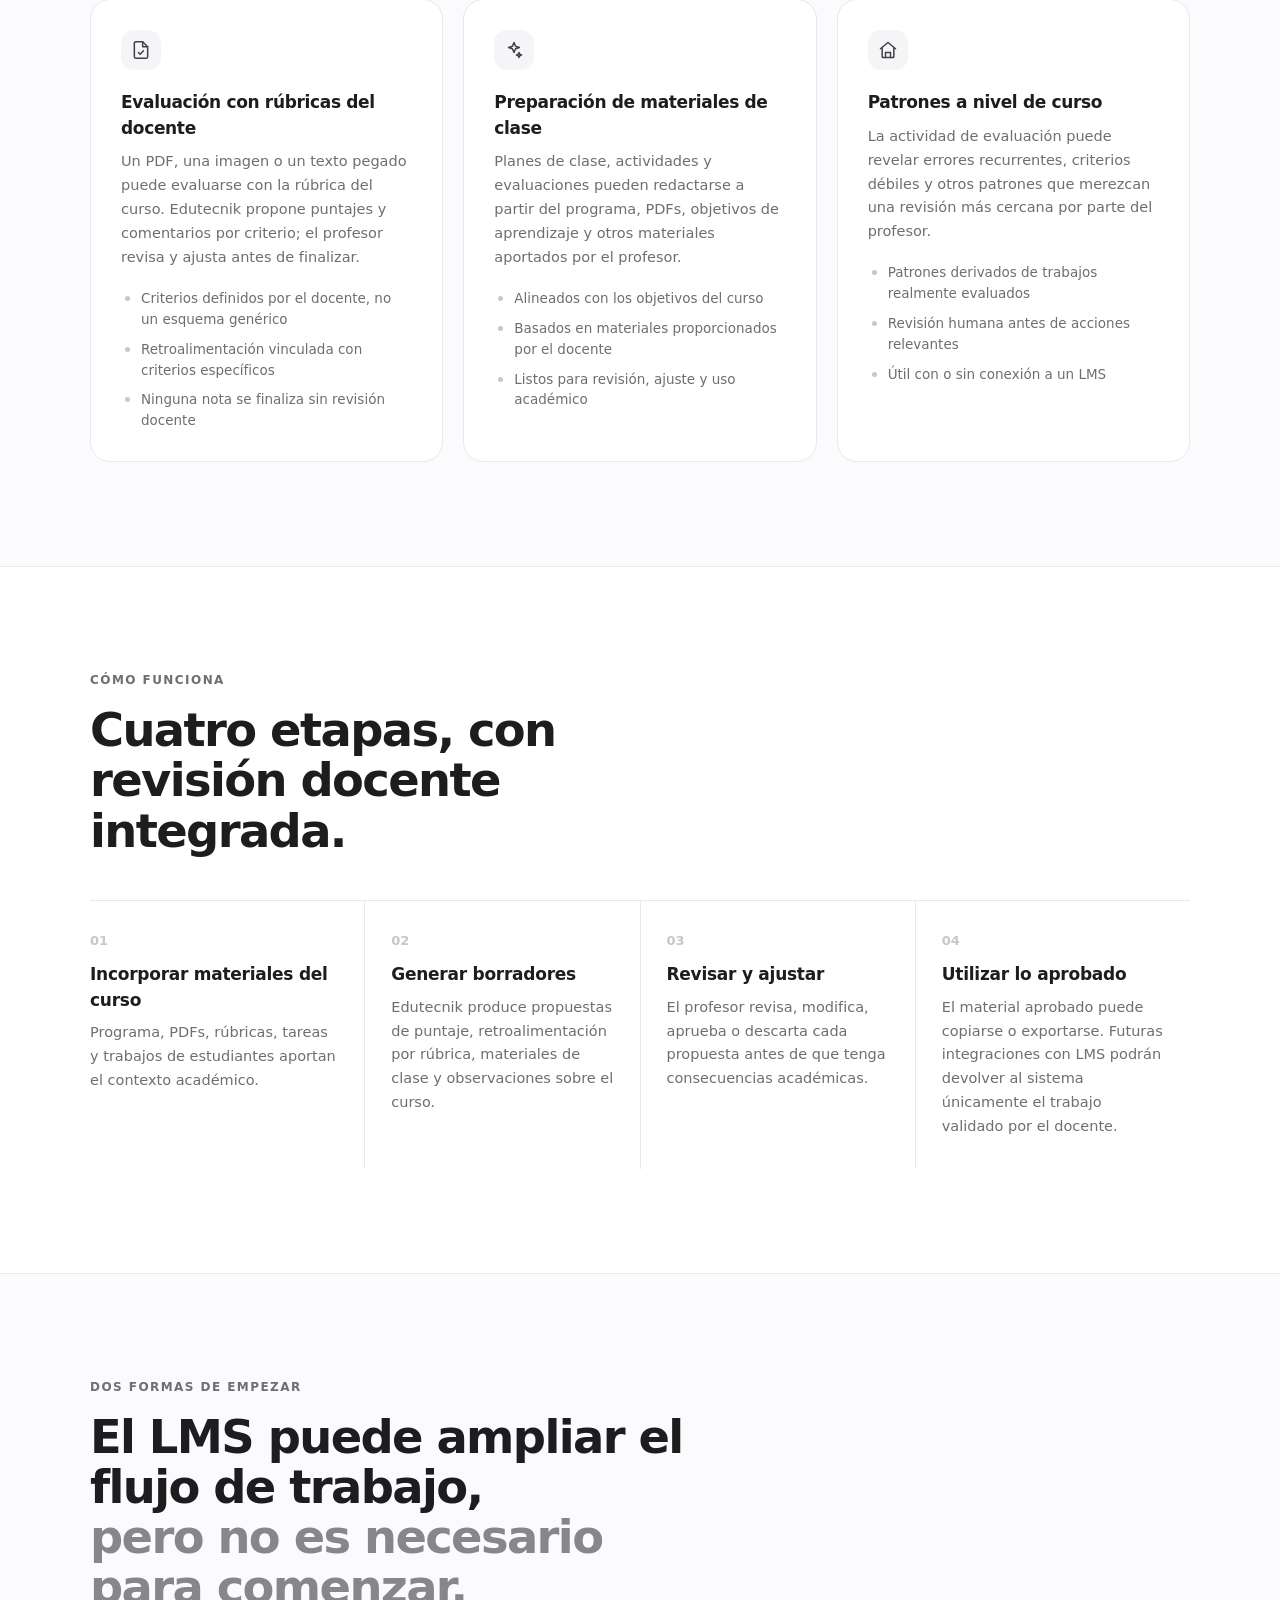
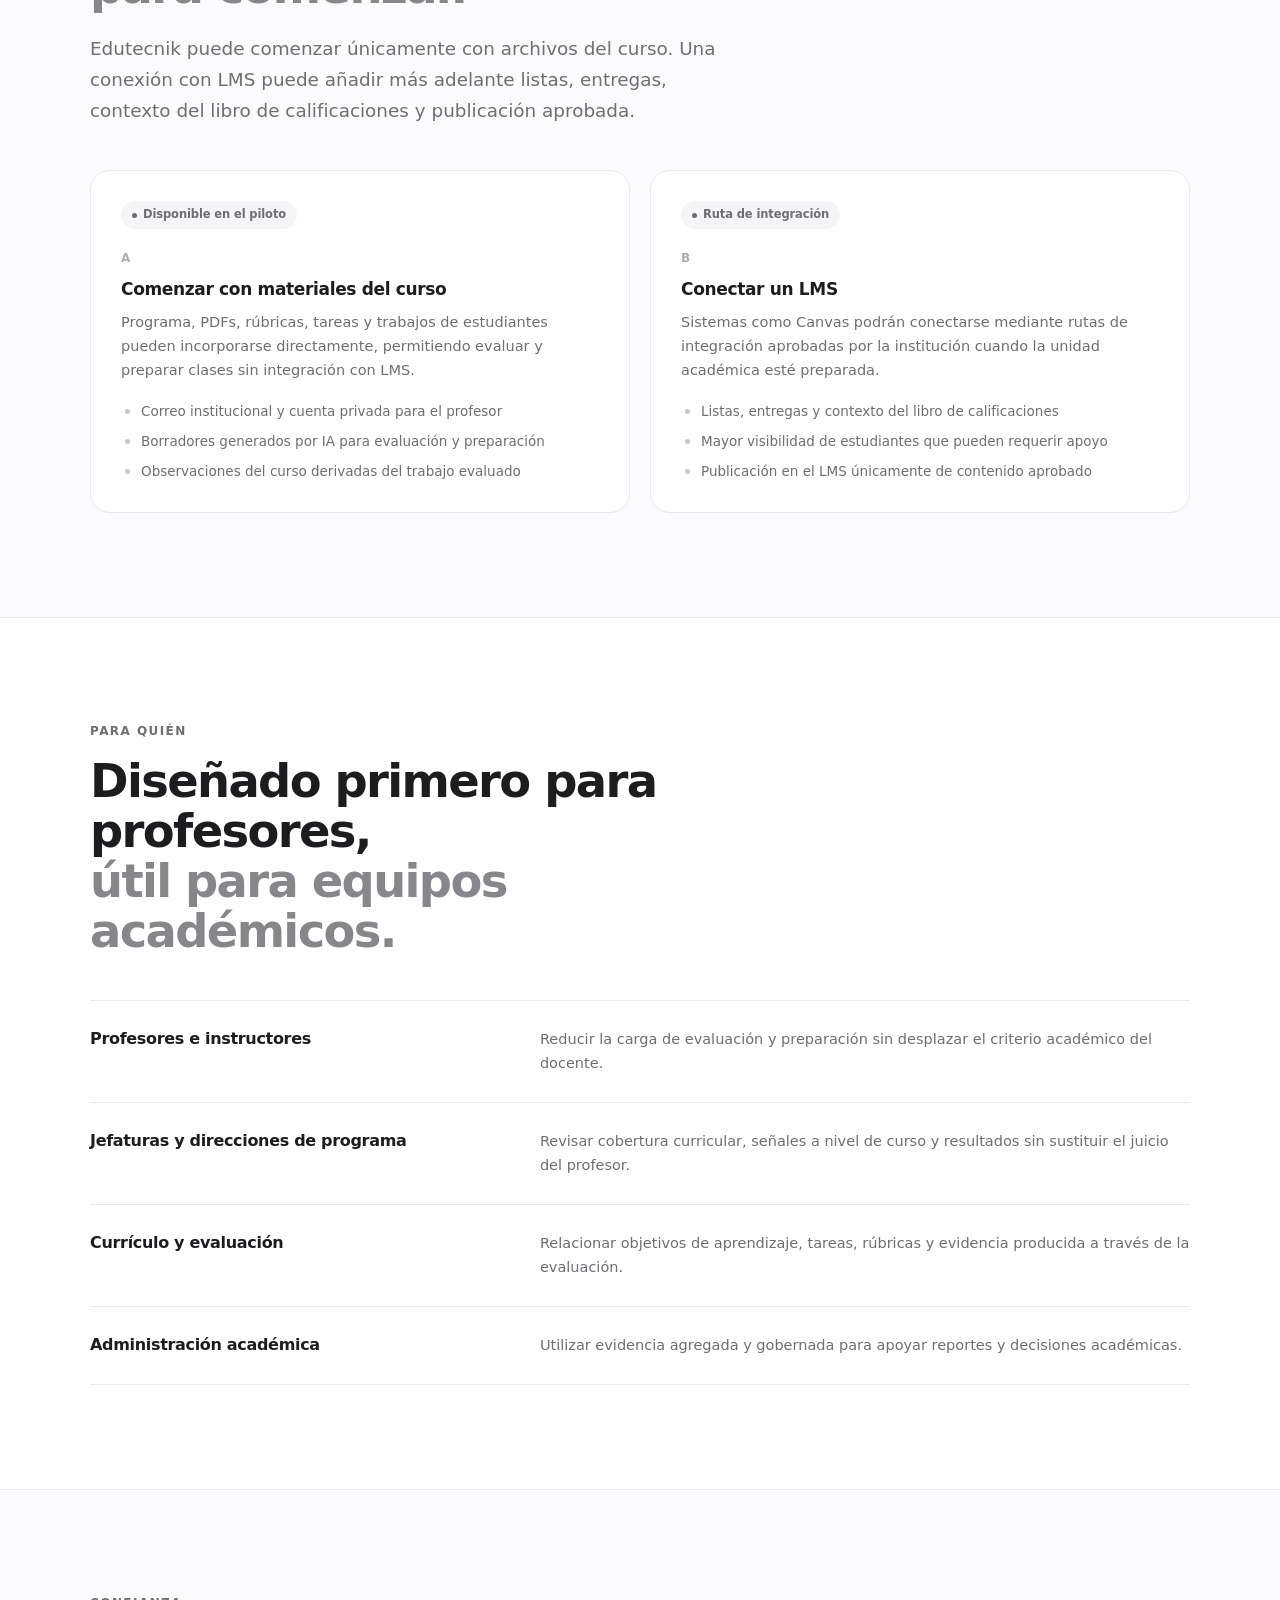
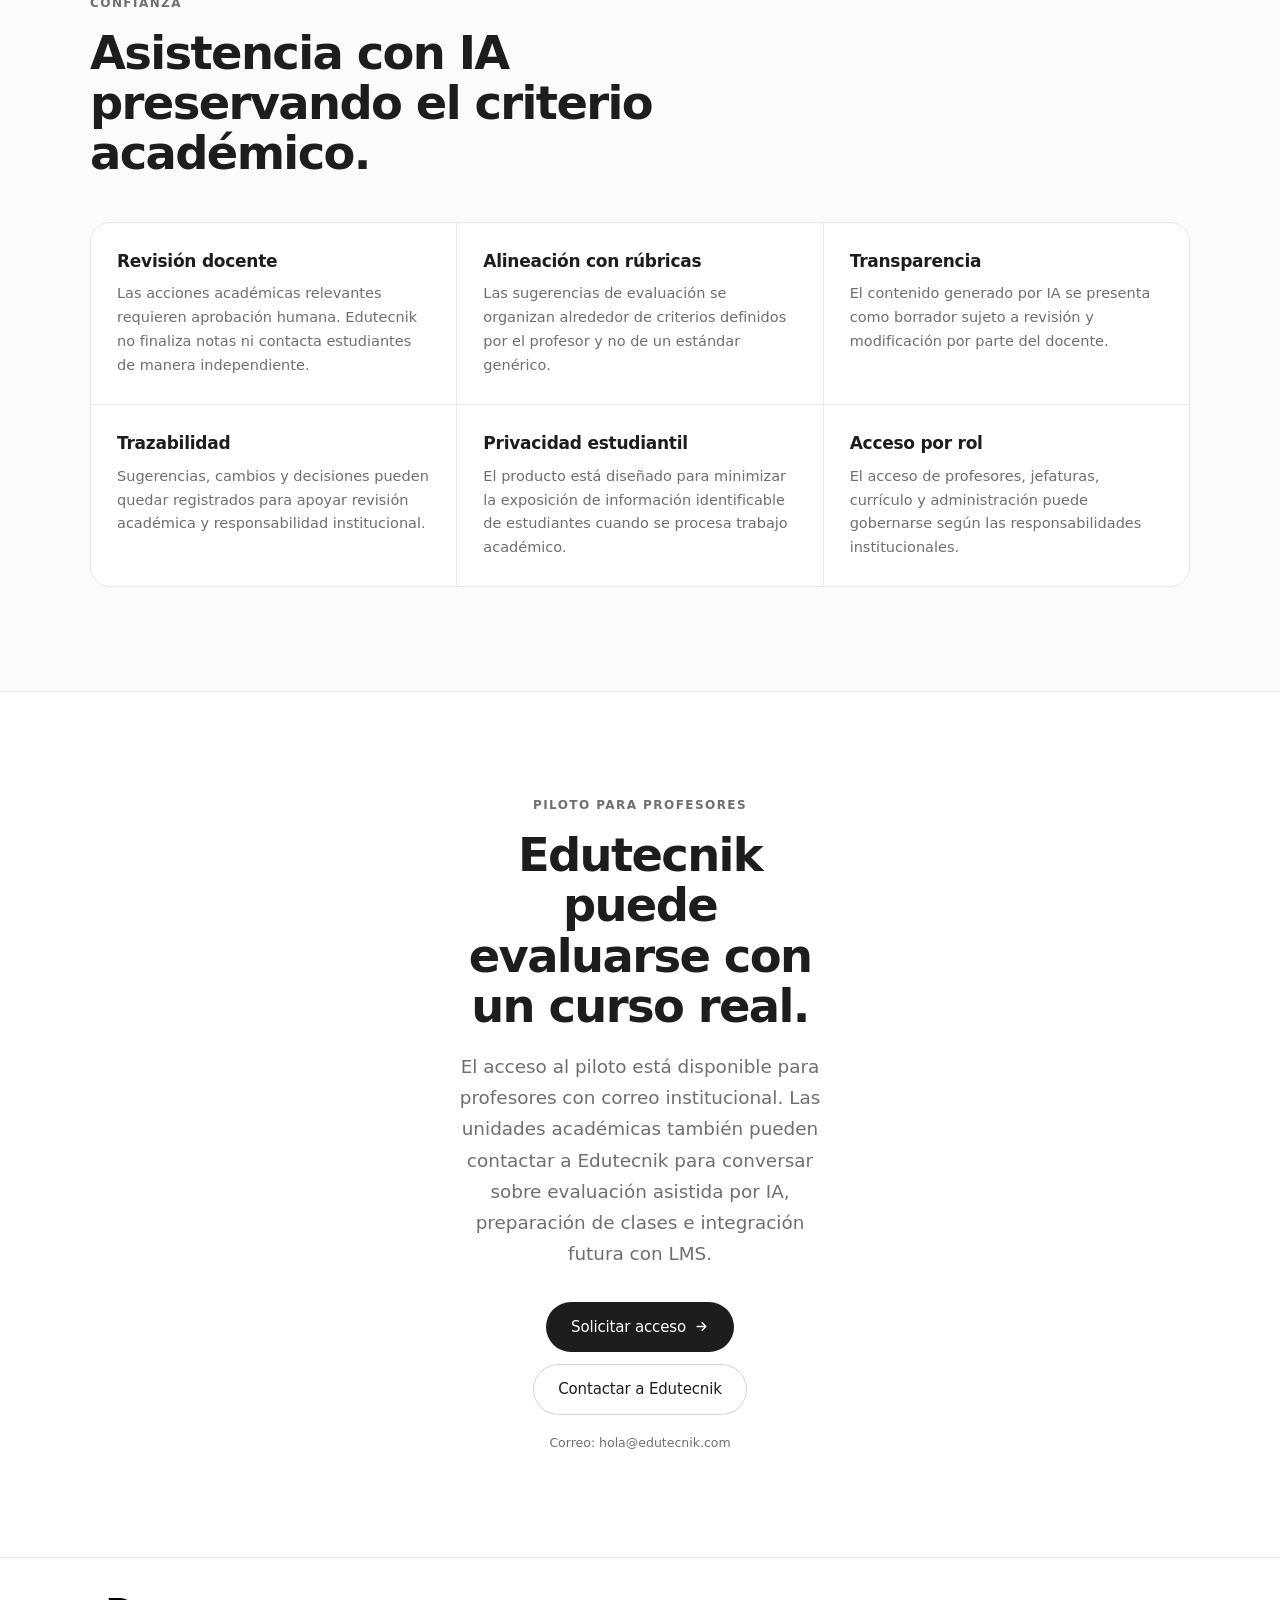
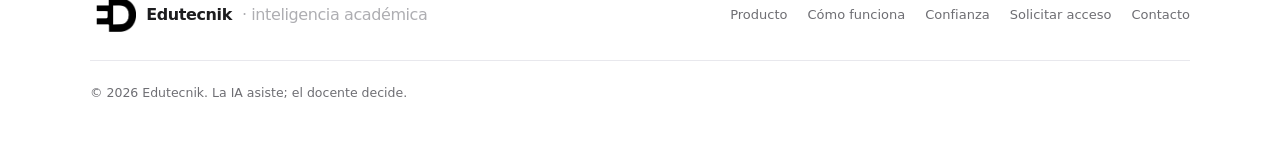
==== commit 096b22b6: "Refine Spanish copy to neutral academic register" ====
--- a/es/index.html
+++ b/es/index.html
@@ -6,7 +6,7 @@
     <title>Edutecnik | IA para calificar trabajos y exámenes</title>
     <meta
       name="description"
-      content="Herramienta de IA para profesores que ayuda a calificar trabajos, exámenes y tareas con tus propias rúbricas, generar retroalimentación y preparar clases. La IA sugiere; el profesor decide."
+      content="Herramienta de IA para profesores y educación superior. Ayuda a evaluar trabajos y exámenes con rúbricas definidas por el docente, redactar retroalimentación y preparar clases con revisión humana en cada etapa."
     />
     <meta name="theme-color" content="#ffffff" />
     <meta name="color-scheme" content="light" />
@@ -24,7 +24,7 @@
     <meta property="og:title" content="Edutecnik | IA para calificar trabajos y exámenes" />
     <meta
       property="og:description"
-      content="Califica trabajos, exámenes y tareas con tus propias rúbricas, genera retroalimentación y prepara clases con IA. La IA sugiere; el profesor decide."
+      content="Asistencia con IA alineada con rúbricas para evaluar, redactar retroalimentación y preparar clases. La IA asiste; el docente revisa y decide."
     />
     <meta property="og:image" content="https://www.edutecnik.com/og-image.png" />
     <meta name="twitter:card" content="summary_large_image" />
@@ -67,13 +67,14 @@
       <section class="hero" id="top">
         <div class="wrap hero__grid">
           <div>
-            <p class="eyebrow eyebrow--brand">IA para calificar para profesores</p>
+            <p class="eyebrow eyebrow--brand">Evaluación asistida por IA para educación superior</p>
             <h1 class="display hero__title">
-              Califica con IA<br /><span class="muted">sin ceder tu criterio.</span>
+              IA que apoya la evaluación<br /><span class="muted">sin sustituir el criterio docente.</span>
             </h1>
             <p class="lead hero__lead">
-              Califica trabajos y exámenes con tus propias rúbricas, redacta retroalimentación personalizada
-              para estudiantes y prepara clases más rápido. Edutecnik sugiere; tú revisas, editas y apruebas.
+              Edutecnik ayuda a evaluar trabajos y exámenes con las rúbricas definidas por el profesor,
+              redactar retroalimentación personalizada y preparar clases con mayor eficiencia.
+              La IA genera propuestas; el docente revisa, ajusta y aprueba.
             </p>
 
             <div class="cta-row hero__ctas">
@@ -99,15 +100,15 @@
             <div class="glimpse__body">
               <div class="glimpse__head">
                 <p class="glimpse__course">Cálculo I, Otoño</p>
-                <span class="pill pill--accent"><span class="pill__dot"></span>Edutecnik leyó tu programa</span>
+                <span class="pill pill--accent"><span class="pill__dot"></span>Programa analizado</span>
               </div>
               <div class="glimpse__rows">
                 <div class="grow"><p class="grow__label">Evaluación</p><p class="grow__value">Parciales 40%<span class="sep">·</span>Tareas 25%<span class="sep">·</span>Final 35%</p></div>
                 <div class="grow"><p class="grow__label">Sesiones</p><p class="grow__value">Martes y jueves<span class="sep">·</span>10:00–11:20<span class="sep">·</span>Aula 214</p></div>
                 <div class="grow"><p class="grow__label">Próxima entrega</p><p class="grow__value">Tarea 3, 12 de sep</p></div>
-                <div class="grow"><p class="grow__label">Tu voz</p><p class="grow__value">4/7</p><div class="meter"><span class="meter__fill"></span></div></div>
+                <div class="grow"><p class="grow__label">Revisión docente</p><p class="grow__value">4/7</p><div class="meter"><span class="meter__fill"></span></div></div>
               </div>
-              <div class="glimpse__foot"><span class="pill">Tú no llenaste nada</span><span class="pill">Solo borradores, tú apruebas</span></div>
+              <div class="glimpse__foot"><span class="pill">Datos del curso extraídos</span><span class="pill">Los borradores requieren aprobación</span></div>
             </div>
           </div>
         </div>
@@ -117,30 +118,30 @@
         <div class="wrap">
           <div class="section__head reveal">
             <p class="eyebrow">El producto</p>
-            <h2 class="h2">Un asistente de IA para calificar<br /><span class="muted">basado en tu curso y tu criterio.</span></h2>
-            <p class="lead">Tu LMS guarda cursos y clics. Edutecnik ayuda con el trabajo académico alrededor: calificar con tu rúbrica, escribir retroalimentación útil, preparar clase y detectar vacíos recurrentes.</p>
+            <h2 class="h2">Asistencia con IA alineada con rúbricas<br /><span class="muted">para evaluar, retroalimentar y preparar clases.</span></h2>
+            <p class="lead">Edutecnik apoya el trabajo académico alrededor del LMS: evaluar trabajos con criterios definidos por el docente, redactar retroalimentación útil, preparar clases y detectar patrones que pueden requerir atención académica.</p>
           </div>
 
           <div class="grid grid--3">
             <article class="card reveal">
               <span class="card__icon"><svg width="20" height="20" viewBox="0 0 24 24" fill="none" stroke="currentColor" stroke-width="1.8" stroke-linecap="round" stroke-linejoin="round" aria-hidden="true"><path d="M14 2H6a2 2 0 0 0-2 2v16a2 2 0 0 0 2 2h12a2 2 0 0 0 2-2V8z"/><path d="M14 2v6h6"/><path d="M9 15l2 2 4-4"/></svg></span>
-              <h3 class="h3">Califica con tu rúbrica</h3>
-              <p class="body">Sube un PDF, imagen o trabajo pegado. Edutecnik propone puntaje y comentarios contra tu propia rúbrica; tú editas cada uno antes de que cuente.</p>
-              <ul class="card__list"><li>Tu rúbrica, no un esquema genérico</li><li>Retroalimentación ligada a criterios concretos</li><li>Ninguna nota cambia sin tu aprobación</li></ul>
+              <h3 class="h3">Evaluación con rúbricas del docente</h3>
+              <p class="body">Un PDF, una imagen o un texto pegado puede evaluarse con la rúbrica del curso. Edutecnik propone puntajes y comentarios por criterio; el profesor revisa y ajusta antes de finalizar.</p>
+              <ul class="card__list"><li>Criterios definidos por el docente, no un esquema genérico</li><li>Retroalimentación vinculada con criterios específicos</li><li>Ninguna nota se finaliza sin revisión docente</li></ul>
             </article>
 
             <article class="card reveal">
               <span class="card__icon"><svg width="20" height="20" viewBox="0 0 24 24" fill="none" stroke="currentColor" stroke-width="1.8" stroke-linecap="round" stroke-linejoin="round" aria-hidden="true"><path d="M12 3l1.9 4.6L18.5 9l-4.6 1.4L12 15l-1.9-4.6L5.5 9l4.6-1.4z"/><path d="M18 15l.9 2.1L21 18l-2.1.9L18 21l-.9-2.1L15 18l2.1-.9z"/></svg></span>
-              <h3 class="h3">Prepara clase más rápido</h3>
-              <p class="body">Redacta planes de clase, actividades y evaluaciones a partir de tu programa, PDFs, objetivos de aprendizaje y materiales del curso.</p>
-              <ul class="card__list"><li>Alineado con tus objetivos</li><li>Anclado en el material que subiste</li><li>Copia o exporta donde ya enseñas</li></ul>
+              <h3 class="h3">Preparación de materiales de clase</h3>
+              <p class="body">Planes de clase, actividades y evaluaciones pueden redactarse a partir del programa, PDFs, objetivos de aprendizaje y otros materiales aportados por el profesor.</p>
+              <ul class="card__list"><li>Alineados con los objetivos del curso</li><li>Basados en materiales proporcionados por el docente</li><li>Listos para revisión, ajuste y uso académico</li></ul>
             </article>
 
             <article class="card reveal">
               <span class="card__icon"><svg width="20" height="20" viewBox="0 0 24 24" fill="none" stroke="currentColor" stroke-width="1.8" stroke-linecap="round" stroke-linejoin="round" aria-hidden="true"><path d="M3 10.5L12 3l9 7.5"/><path d="M5 9.5V20a1 1 0 0 0 1 1h12a1 1 0 0 0 1-1V9.5"/><path d="M9 21v-6h6v6"/></svg></span>
-              <h3 class="h3">Detecta patrones del curso</h3>
-              <p class="body">Convierte el trabajo que ya calificas en una vista más clara de errores recurrentes, criterios débiles y temas que pueden necesitar atención.</p>
-              <ul class="card__list"><li>Patrones construidos desde evaluaciones reales</li><li>Revisión humana antes de acciones relevantes</li><li>Útil con o sin LMS</li></ul>
+              <h3 class="h3">Patrones a nivel de curso</h3>
+              <p class="body">La actividad de evaluación puede revelar errores recurrentes, criterios débiles y otros patrones que merezcan una revisión más cercana por parte del profesor.</p>
+              <ul class="card__list"><li>Patrones derivados de trabajos realmente evaluados</li><li>Revisión humana antes de acciones relevantes</li><li>Útil con o sin conexión a un LMS</li></ul>
             </article>
           </div>
         </div>
@@ -148,48 +149,48 @@
 
       <section class="section" id="como-funciona">
         <div class="wrap">
-          <div class="section__head reveal"><p class="eyebrow">Cómo funciona</p><h2 class="h2">Cuatro pasos, con una decisión humana al final de cada uno.</h2></div>
+          <div class="section__head reveal"><p class="eyebrow">Cómo funciona</p><h2 class="h2">Cuatro etapas, con revisión docente integrada.</h2></div>
           <ol class="steps">
-            <li class="step reveal"><p class="step__n">01</p><h3 class="h3">Importar</h3><p class="body">Trae tu programa, PDFs, rúbricas, tareas y trabajos de estudiantes.</p></li>
-            <li class="step reveal"><p class="step__n">02</p><h3 class="h3">Analizar y redactar</h3><p class="body">Edutecnik redacta notas sugeridas, retroalimentación por rúbrica, planes de clase, evaluaciones y patrones del curso.</p></li>
-            <li class="step reveal"><p class="step__n">03</p><h3 class="h3">Revisar y aprobar</h3><p class="body">Editas, apruebas o descartas. Ninguna decisión relevante ocurre sin ti.</p></li>
-            <li class="step reveal"><p class="step__n">04</p><h3 class="h3">Entregar</h3><p class="body">Copia o exporta lo aprobado. Las integraciones con LMS pueden más adelante devolver al sistema lo que hayas aprobado.</p></li>
+            <li class="step reveal"><p class="step__n">01</p><h3 class="h3">Incorporar materiales del curso</h3><p class="body">Programa, PDFs, rúbricas, tareas y trabajos de estudiantes aportan el contexto académico.</p></li>
+            <li class="step reveal"><p class="step__n">02</p><h3 class="h3">Generar borradores</h3><p class="body">Edutecnik produce propuestas de puntaje, retroalimentación por rúbrica, materiales de clase y observaciones sobre el curso.</p></li>
+            <li class="step reveal"><p class="step__n">03</p><h3 class="h3">Revisar y ajustar</h3><p class="body">El profesor revisa, modifica, aprueba o descarta cada propuesta antes de que tenga consecuencias académicas.</p></li>
+            <li class="step reveal"><p class="step__n">04</p><h3 class="h3">Utilizar lo aprobado</h3><p class="body">El material aprobado puede copiarse o exportarse. Futuras integraciones con LMS podrán devolver al sistema únicamente el trabajo validado por el docente.</p></li>
           </ol>
         </div>
       </section>
 
       <section class="section section--muted" id="empezar">
         <div class="wrap">
-          <div class="section__head reveal"><p class="eyebrow">Dos formas de empezar</p><h2 class="h2">Tu LMS puede ser una mejora,<br /><span class="muted">no una barrera.</span></h2><p class="lead">Un profesor puede obtener valor empezando con archivos del curso. La conexión con LMS puede añadir listas, entregas en vivo y publicación aprobada más adelante.</p></div>
+          <div class="section__head reveal"><p class="eyebrow">Dos formas de empezar</p><h2 class="h2">El LMS puede ampliar el flujo de trabajo,<br /><span class="muted">pero no es necesario para comenzar.</span></h2><p class="lead">Edutecnik puede comenzar únicamente con archivos del curso. Una conexión con LMS puede añadir más adelante listas, entregas, contexto del libro de calificaciones y publicación aprobada.</p></div>
           <div class="grid grid--2">
-            <article class="card card--door reveal"><span class="pill card__badge"><span class="pill__dot"></span>Disponible en el piloto</span><p class="card__doorlabel">A</p><h3 class="h3">Trae tu curso</h3><p class="body">Sube o pega programa, PDFs, rúbricas, tareas y trabajos de estudiantes. Empieza a calificar y preparar sin integración LMS.</p><ul class="card__list"><li>Correo institucional y cuenta privada</li><li>Borradores de IA para calificar y preparar</li><li>Insights del curso a partir de lo que realmente evalúas</li></ul></article>
-            <article class="card card--door reveal"><span class="pill card__badge"><span class="pill__dot"></span>Ruta de integración</span><p class="card__doorlabel">B</p><h3 class="h3">Conecta tu LMS</h3><p class="body">Conecta sistemas como Canvas mediante rutas de integración aprobadas por tu institución cuando esté lista.</p><ul class="card__list"><li>Listas, entregas y contexto del libro de calificaciones</li><li>Más visibilidad de estudiantes que pueden necesitar apoyo</li><li>Publicar de vuelta lo aprobado en el LMS</li></ul></article>
+            <article class="card card--door reveal"><span class="pill card__badge"><span class="pill__dot"></span>Disponible en el piloto</span><p class="card__doorlabel">A</p><h3 class="h3">Comenzar con materiales del curso</h3><p class="body">Programa, PDFs, rúbricas, tareas y trabajos de estudiantes pueden incorporarse directamente, permitiendo evaluar y preparar clases sin integración con LMS.</p><ul class="card__list"><li>Correo institucional y cuenta privada para el profesor</li><li>Borradores generados por IA para evaluación y preparación</li><li>Observaciones del curso derivadas del trabajo evaluado</li></ul></article>
+            <article class="card card--door reveal"><span class="pill card__badge"><span class="pill__dot"></span>Ruta de integración</span><p class="card__doorlabel">B</p><h3 class="h3">Conectar un LMS</h3><p class="body">Sistemas como Canvas podrán conectarse mediante rutas de integración aprobadas por la institución cuando la unidad académica esté preparada.</p><ul class="card__list"><li>Listas, entregas y contexto del libro de calificaciones</li><li>Mayor visibilidad de estudiantes que pueden requerir apoyo</li><li>Publicación en el LMS únicamente de contenido aprobado</li></ul></article>
           </div>
         </div>
       </section>
 
       <section class="section" id="para-quien">
         <div class="wrap">
-          <div class="section__head reveal"><p class="eyebrow">Para quién</p><h2 class="h2">Construido primero para profesores,<br /><span class="muted">útil para equipos académicos.</span></h2></div>
+          <div class="section__head reveal"><p class="eyebrow">Para quién</p><h2 class="h2">Diseñado primero para profesores,<br /><span class="muted">útil para equipos académicos.</span></h2></div>
           <ul class="roles">
-            <li class="role reveal"><p class="role__name">Profesores e instructores</p><p class="body">Reduce carga de calificación y preparación manteniendo el criterio académico en manos del profesor.</p></li>
-            <li class="role reveal"><p class="role__name">Jefes de departamento y coordinadores</p><p class="body">Observa cobertura curricular, señales de calidad y resultados sin quitar criterio a los docentes.</p></li>
-            <li class="role reveal"><p class="role__name">Currículo y evaluación</p><p class="body">Relaciona objetivos, tareas, rúbricas y la forma en que los estudiantes son realmente evaluados.</p></li>
-            <li class="role reveal"><p class="role__name">Administración académica</p><p class="body">Usa evidencia agregada y gobernada para reportes y apoyo a decisiones académicas.</p></li>
+            <li class="role reveal"><p class="role__name">Profesores e instructores</p><p class="body">Reducir la carga de evaluación y preparación sin desplazar el criterio académico del docente.</p></li>
+            <li class="role reveal"><p class="role__name">Jefaturas y direcciones de programa</p><p class="body">Revisar cobertura curricular, señales a nivel de curso y resultados sin sustituir el juicio del profesor.</p></li>
+            <li class="role reveal"><p class="role__name">Currículo y evaluación</p><p class="body">Relacionar objetivos de aprendizaje, tareas, rúbricas y evidencia producida a través de la evaluación.</p></li>
+            <li class="role reveal"><p class="role__name">Administración académica</p><p class="body">Utilizar evidencia agregada y gobernada para apoyar reportes y decisiones académicas.</p></li>
           </ul>
         </div>
       </section>
 
       <section class="section section--muted" id="confianza">
         <div class="wrap">
-          <div class="section__head reveal"><p class="eyebrow">Confianza</p><h2 class="h2">Asistencia con IA sin entregar el criterio académico.</h2></div>
+          <div class="section__head reveal"><p class="eyebrow">Confianza</p><h2 class="h2">Asistencia con IA preservando el criterio académico.</h2></div>
           <div class="trust reveal">
-            <div class="trust__item"><h3 class="h3">Aprobación humana</h3><p class="body">Ninguna acción relevante ocurre sin que una persona la apruebe. Edutecnik no cambia notas ni contacta estudiantes por su cuenta.</p></div>
-            <div class="trust__item"><h3 class="h3">Alineación con rúbricas</h3><p class="body">Las sugerencias de calificación se construyen alrededor de los criterios del profesor, no de un estándar genérico.</p></div>
-            <div class="trust__item"><h3 class="h3">Transparencia</h3><p class="body">Los borradores se marcan como borradores y el profesor puede revisar la base de cada sugerencia.</p></div>
-            <div class="trust__item"><h3 class="h3">Trazabilidad</h3><p class="body">Sugerencias, ediciones y decisiones pueden quedar registradas para revisión académica.</p></div>
-            <div class="trust__item"><h3 class="h3">Privacidad estudiantil</h3><p class="body">El producto está diseñado para minimizar la exposición de información identificable de estudiantes cuando se procesa su trabajo.</p></div>
-            <div class="trust__item"><h3 class="h3">Acceso por rol</h3><p class="body">Profesor, jefatura, currículo y administración pueden gobernarse según las responsabilidades institucionales.</p></div>
+            <div class="trust__item"><h3 class="h3">Revisión docente</h3><p class="body">Las acciones académicas relevantes requieren aprobación humana. Edutecnik no finaliza notas ni contacta estudiantes de manera independiente.</p></div>
+            <div class="trust__item"><h3 class="h3">Alineación con rúbricas</h3><p class="body">Las sugerencias de evaluación se organizan alrededor de criterios definidos por el profesor y no de un estándar genérico.</p></div>
+            <div class="trust__item"><h3 class="h3">Transparencia</h3><p class="body">El contenido generado por IA se presenta como borrador sujeto a revisión y modificación por parte del docente.</p></div>
+            <div class="trust__item"><h3 class="h3">Trazabilidad</h3><p class="body">Sugerencias, cambios y decisiones pueden quedar registrados para apoyar revisión académica y responsabilidad institucional.</p></div>
+            <div class="trust__item"><h3 class="h3">Privacidad estudiantil</h3><p class="body">El producto está diseñado para minimizar la exposición de información identificable de estudiantes cuando se procesa trabajo académico.</p></div>
+            <div class="trust__item"><h3 class="h3">Acceso por rol</h3><p class="body">El acceso de profesores, jefaturas, currículo y administración puede gobernarse según las responsabilidades institucionales.</p></div>
           </div>
         </div>
       </section>
@@ -197,13 +198,13 @@
       <section class="section" id="contacto">
         <div class="wrap closer reveal">
           <p class="eyebrow">Piloto para profesores</p>
-          <h2 class="h2" style="margin-top: 16px">¿Quieres usar Edutecnik con un curso real?</h2>
-          <p class="lead">Solicita acceso con tu correo institucional. También podemos hablar con unidades académicas interesadas en calificación con IA basada en rúbricas, preparación de clases o futuras integraciones con LMS.</p>
+          <h2 class="h2" style="margin-top: 16px">Edutecnik puede evaluarse con un curso real.</h2>
+          <p class="lead">El acceso al piloto está disponible para profesores con correo institucional. Las unidades académicas también pueden contactar a Edutecnik para conversar sobre evaluación asistida por IA, preparación de clases e integración futura con LMS.</p>
           <div class="cta-row">
             <a class="btn btn--primary" href="mailto:hola@edutecnik.com?subject=Edutecnik%20%E2%80%94%20solicitud%20de%20acceso">Solicitar acceso<svg class="arrow" width="15" height="15" viewBox="0 0 24 24" fill="none" stroke="currentColor" stroke-width="2.2" stroke-linecap="round" stroke-linejoin="round" aria-hidden="true"><path d="M5 12h14M13 6l6 6-6 6"/></svg></a>
-            <a class="btn btn--secondary" href="mailto:hola@edutecnik.com?subject=Edutecnik%20%E2%80%94%20piloto">Escríbenos</a>
-          </div>
-          <p class="fine">O escribe a hola@edutecnik.com</p>
+            <a class="btn btn--secondary" href="mailto:hola@edutecnik.com?subject=Edutecnik%20%E2%80%94%20piloto">Contactar a Edutecnik</a>
+          </div>
+          <p class="fine">Correo: hola@edutecnik.com</p>
         </div>
       </section>
     </main>
@@ -214,7 +215,7 @@
           <a class="brand" href="#top" aria-label="Edutecnik"><img src="/assets/edutecnik-mark.png" alt="Logo de Edutecnik" class="brand__mark" /><span>Edutecnik</span><span class="brand__sub">· inteligencia académica</span></a>
           <nav class="footer__links" aria-label="Navegación del pie"><a href="#producto">Producto</a><a href="#como-funciona">Cómo funciona</a><a href="#confianza">Confianza</a><a href="#contacto">Solicitar acceso</a><a href="mailto:hola@edutecnik.com">Contacto</a></nav>
         </div>
-        <div class="footer__legal"><p class="fine">© 2026 Edutecnik. La IA sugiere; el profesor decide.</p></div>
+        <div class="footer__legal"><p class="fine">© 2026 Edutecnik. La IA asiste; el docente decide.</p></div>
       </div>
     </footer>
 
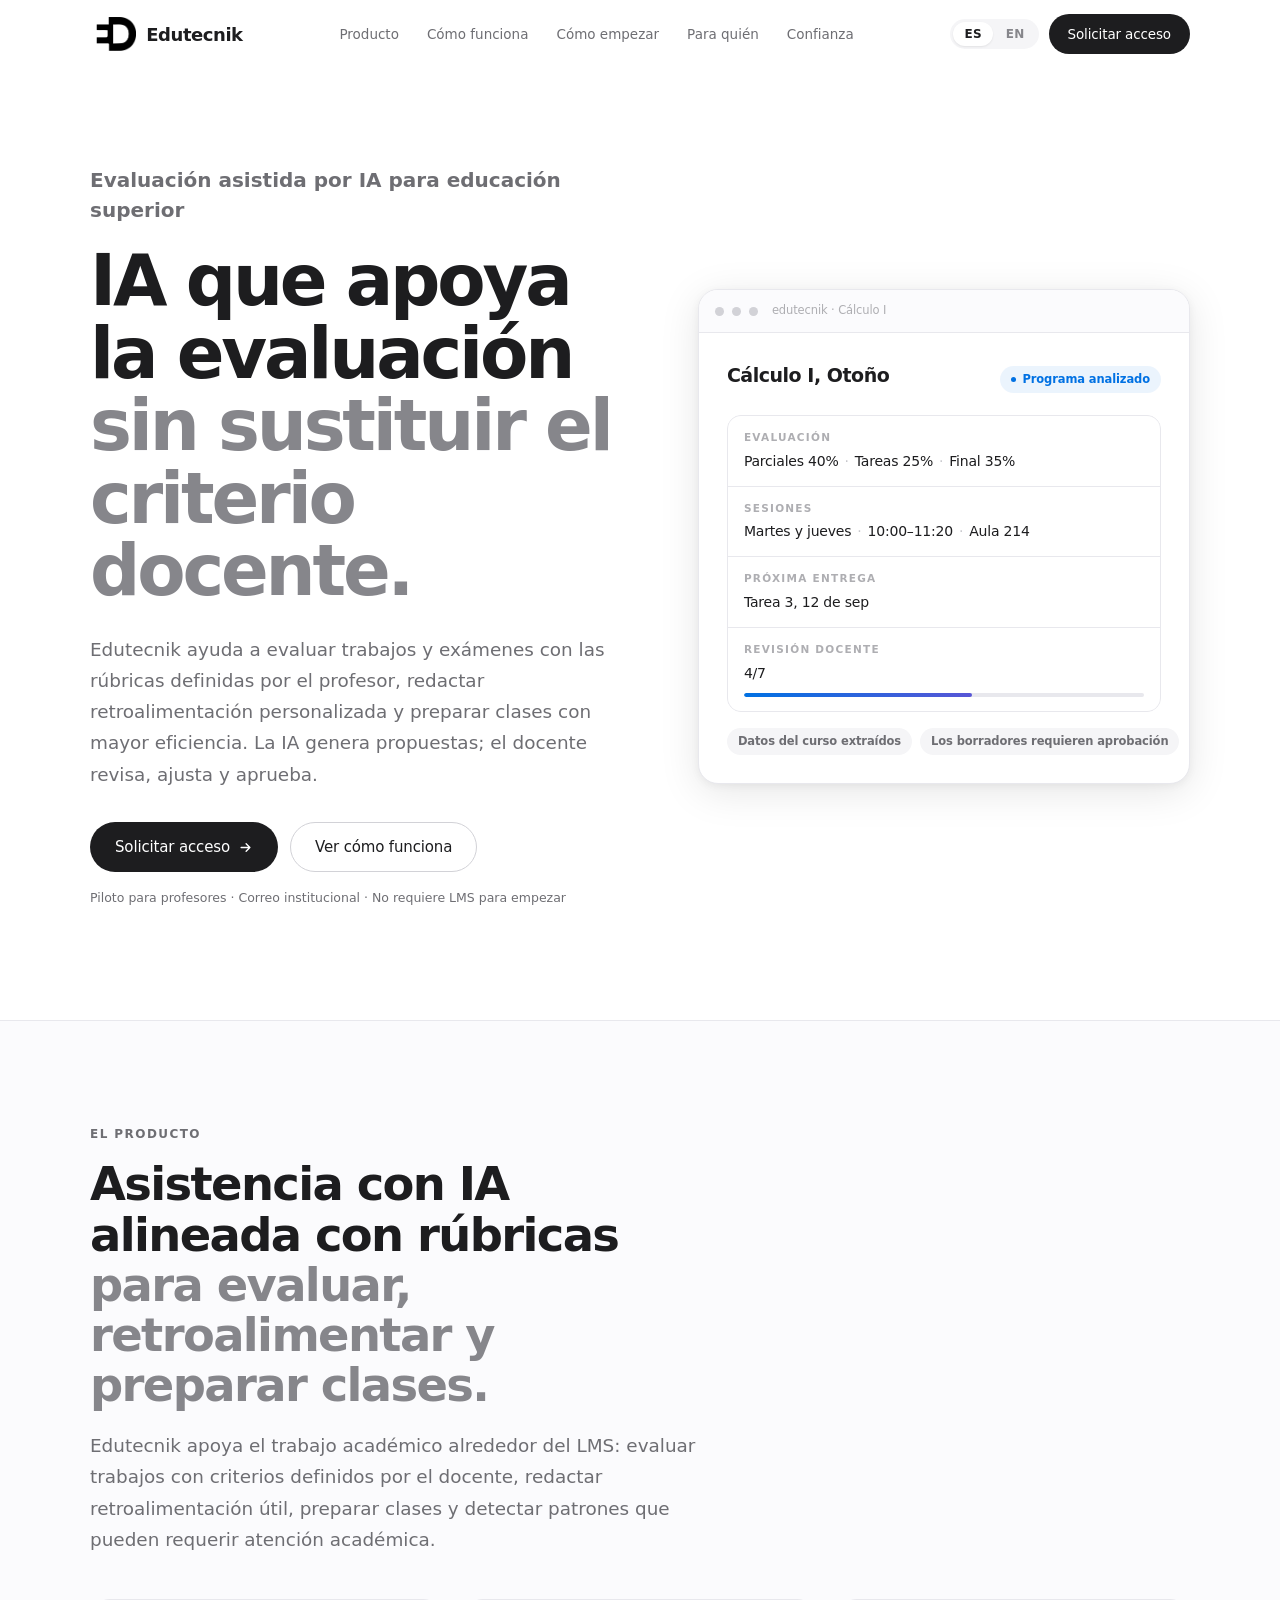
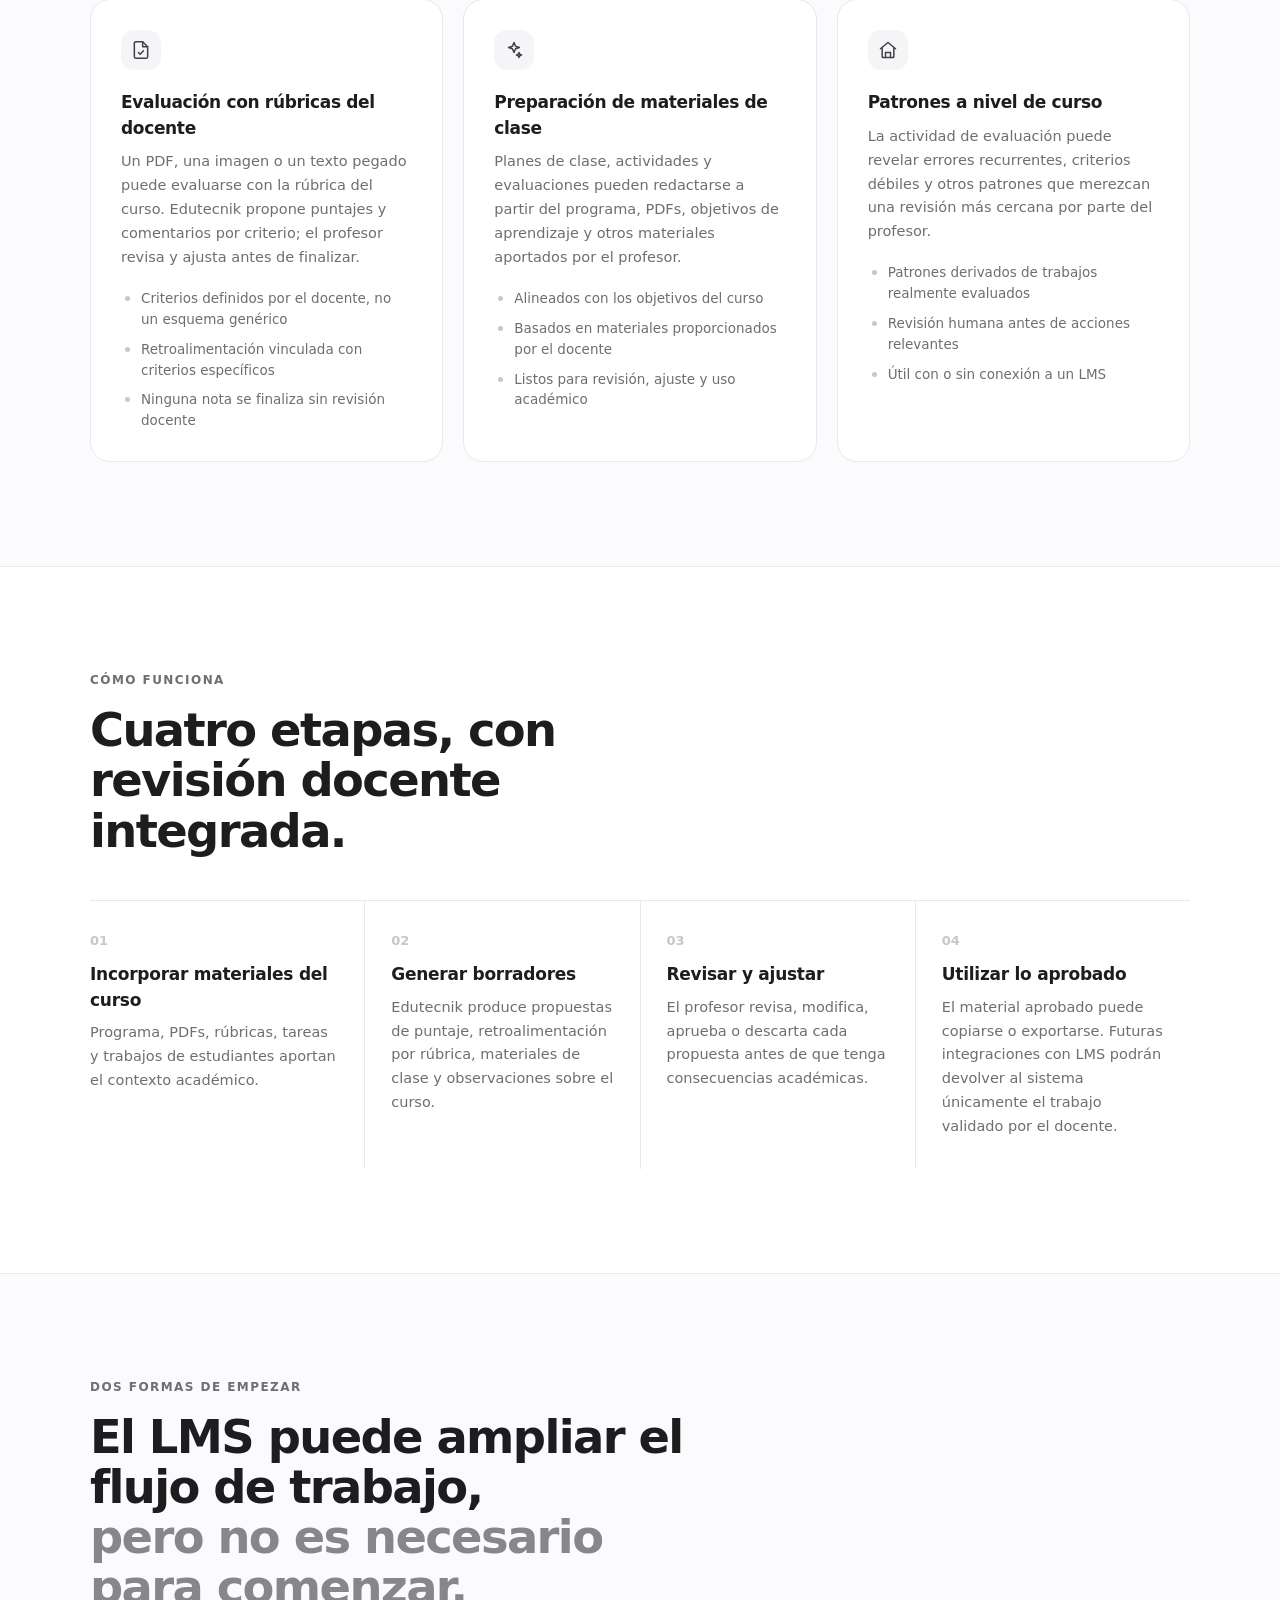
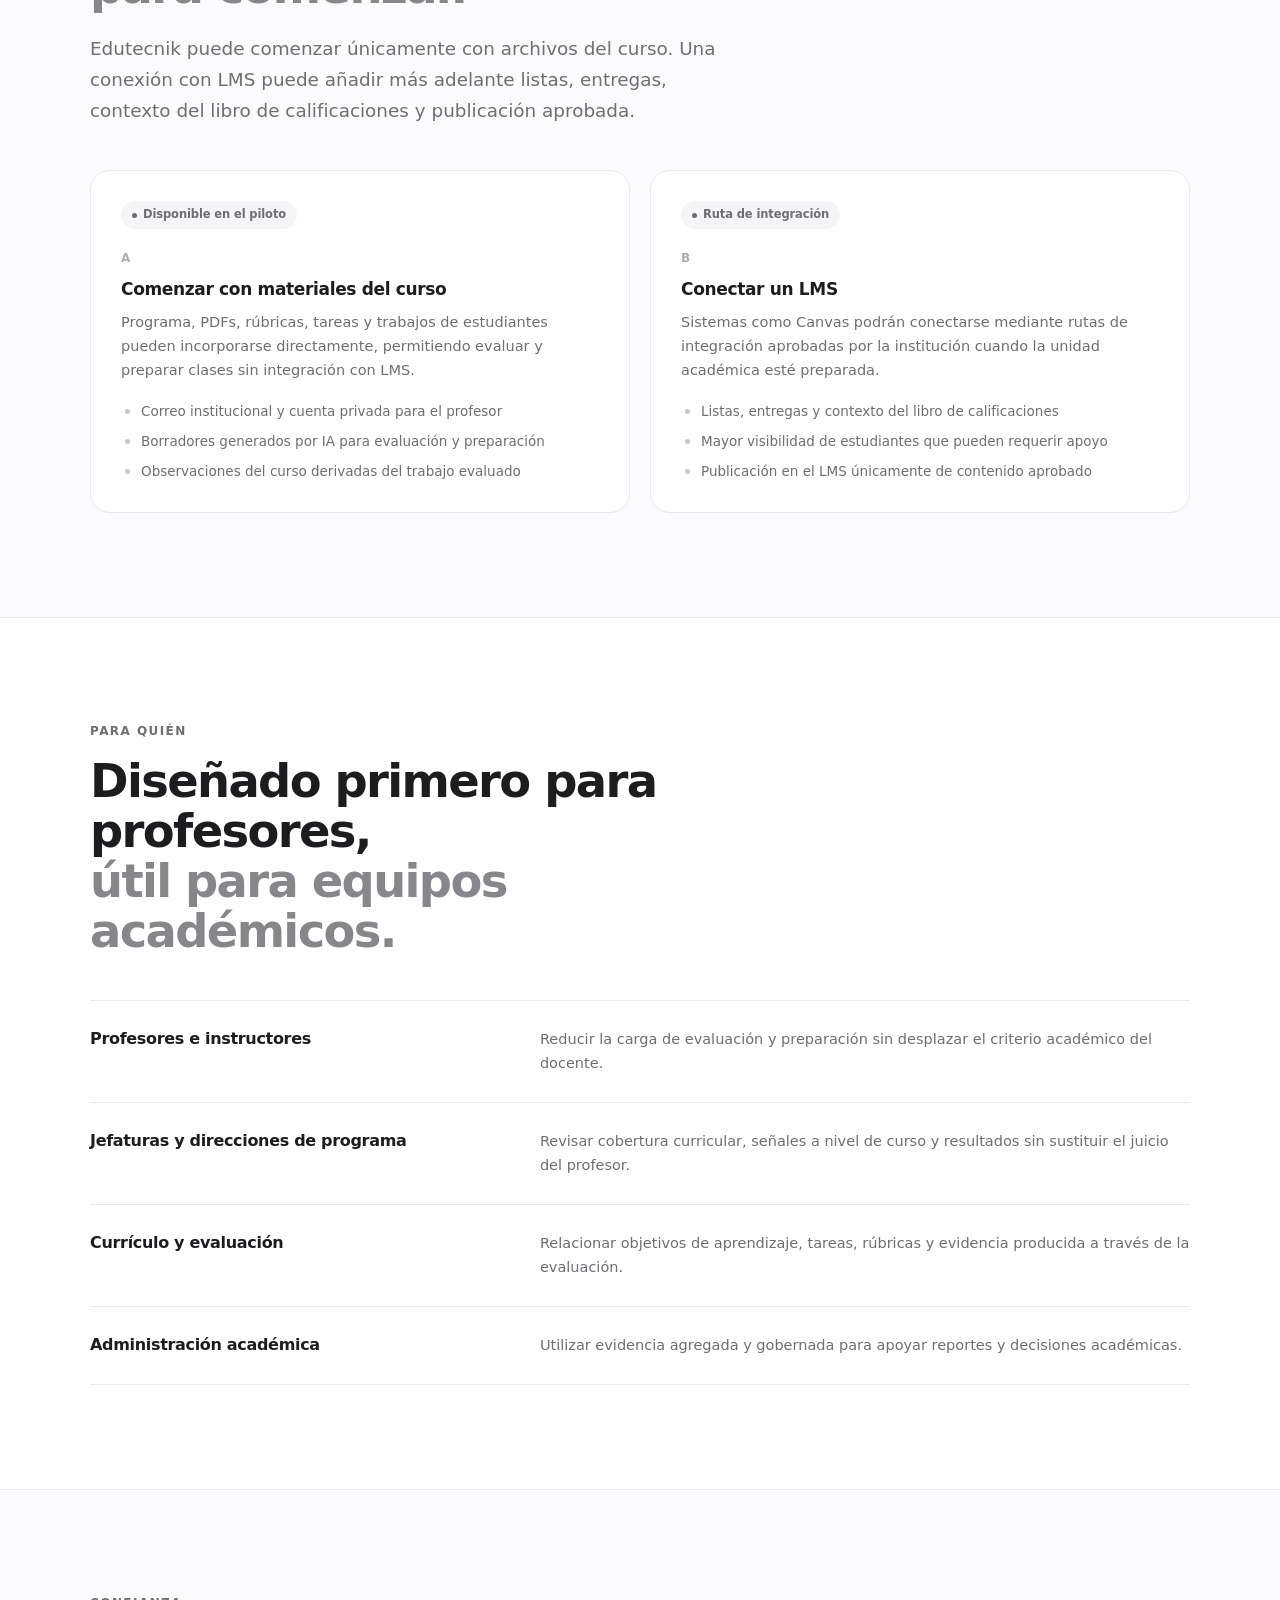
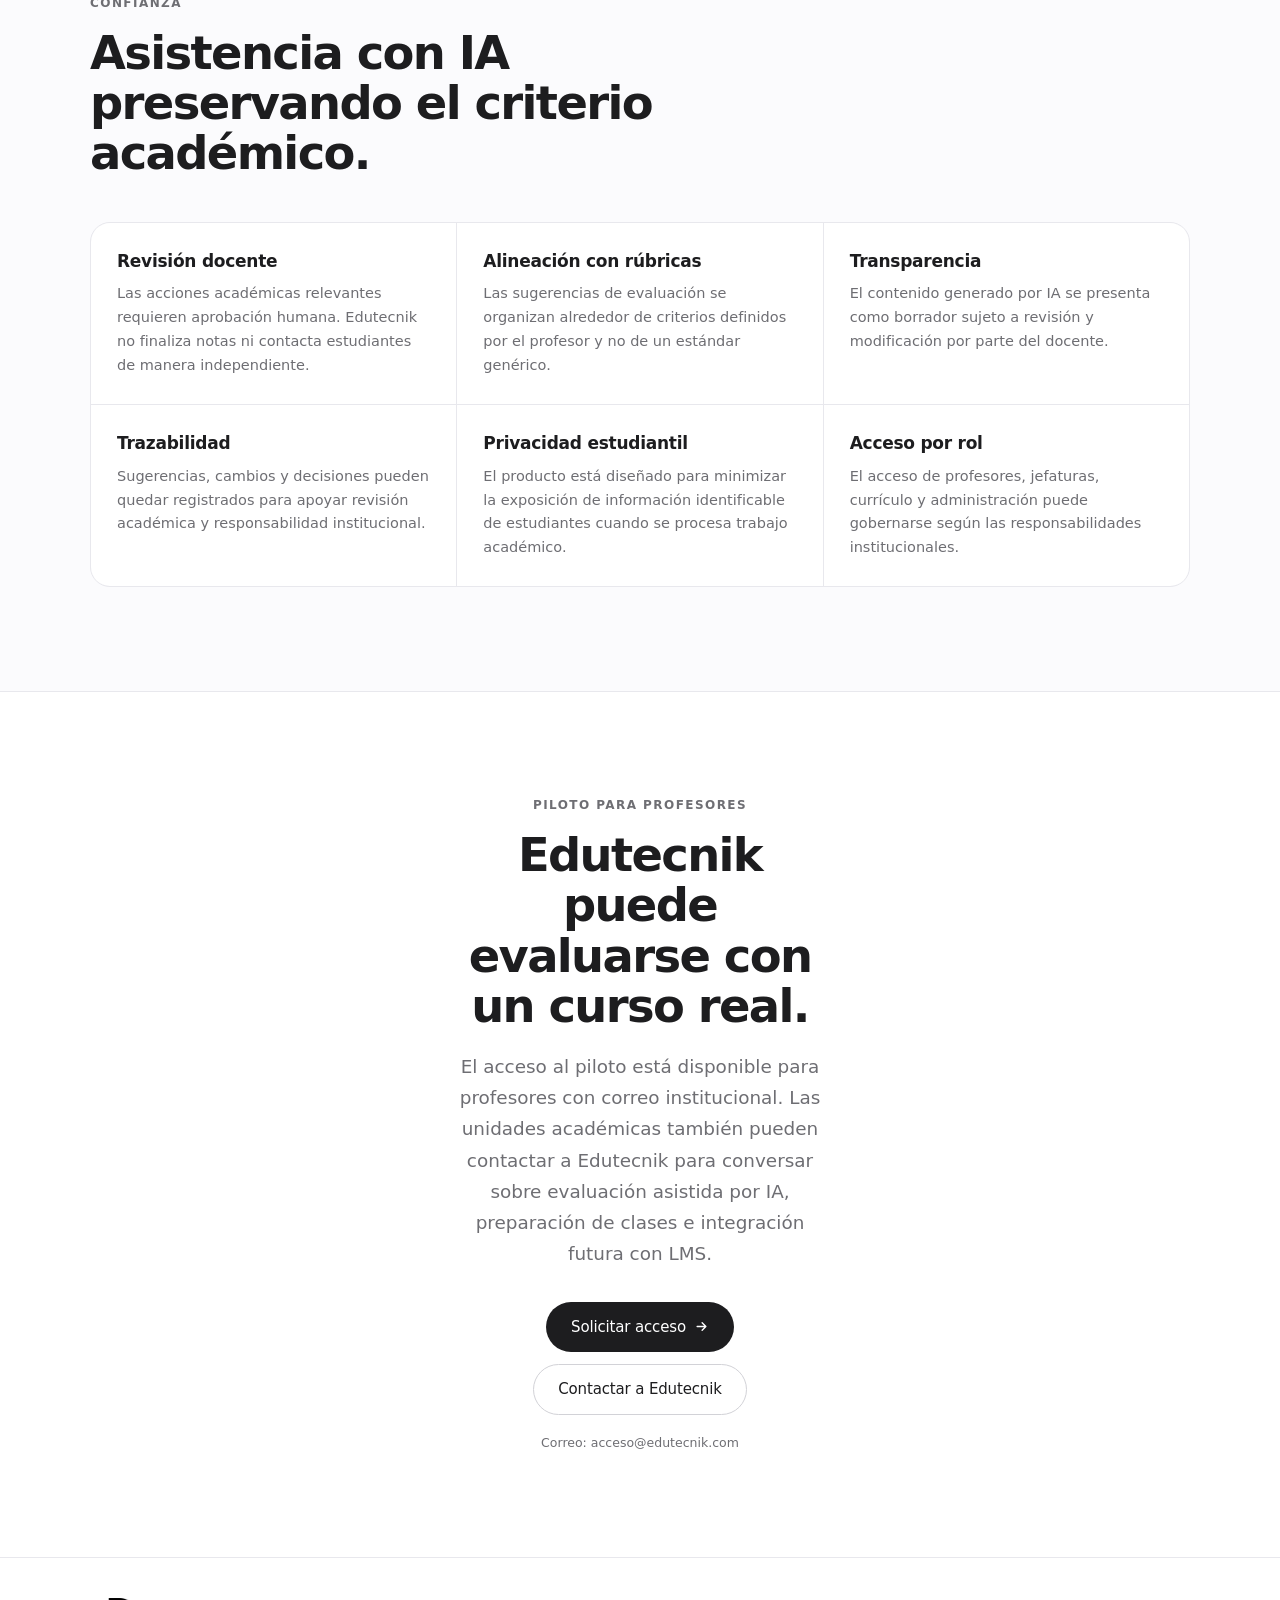
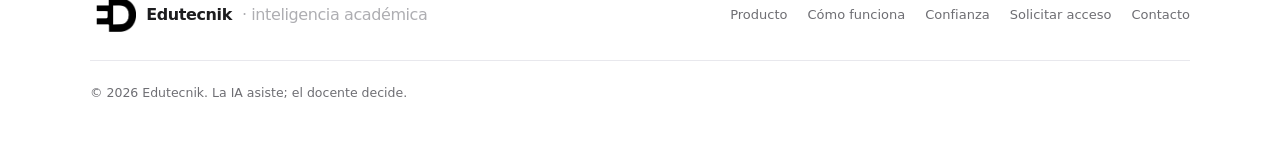
==== commit b21d21af: "Fix access email in site HTML" ====
--- a/es/index.html
+++ b/es/index.html
@@ -201,10 +201,10 @@
           <h2 class="h2" style="margin-top: 16px">Edutecnik puede evaluarse con un curso real.</h2>
           <p class="lead">El acceso al piloto está disponible para profesores con correo institucional. Las unidades académicas también pueden contactar a Edutecnik para conversar sobre evaluación asistida por IA, preparación de clases e integración futura con LMS.</p>
           <div class="cta-row">
-            <a class="btn btn--primary" href="mailto:hola@edutecnik.com?subject=Edutecnik%20%E2%80%94%20solicitud%20de%20acceso">Solicitar acceso<svg class="arrow" width="15" height="15" viewBox="0 0 24 24" fill="none" stroke="currentColor" stroke-width="2.2" stroke-linecap="round" stroke-linejoin="round" aria-hidden="true"><path d="M5 12h14M13 6l6 6-6 6"/></svg></a>
-            <a class="btn btn--secondary" href="mailto:hola@edutecnik.com?subject=Edutecnik%20%E2%80%94%20piloto">Contactar a Edutecnik</a>
-          </div>
-          <p class="fine">Correo: hola@edutecnik.com</p>
+            <a class="btn btn--primary" href="mailto:acceso@edutecnik.com?subject=Edutecnik%20%E2%80%94%20solicitud%20de%20acceso">Solicitar acceso<svg class="arrow" width="15" height="15" viewBox="0 0 24 24" fill="none" stroke="currentColor" stroke-width="2.2" stroke-linecap="round" stroke-linejoin="round" aria-hidden="true"><path d="M5 12h14M13 6l6 6-6 6"/></svg></a>
+            <a class="btn btn--secondary" href="mailto:acceso@edutecnik.com?subject=Edutecnik%20%E2%80%94%20piloto">Contactar a Edutecnik</a>
+          </div>
+          <p class="fine">Correo: acceso@edutecnik.com</p>
         </div>
       </section>
     </main>
@@ -213,7 +213,7 @@
       <div class="wrap">
         <div class="footer__inner">
           <a class="brand" href="#top" aria-label="Edutecnik"><img src="/assets/edutecnik-mark.png" alt="Logo de Edutecnik" class="brand__mark" /><span>Edutecnik</span><span class="brand__sub">· inteligencia académica</span></a>
-          <nav class="footer__links" aria-label="Navegación del pie"><a href="#producto">Producto</a><a href="#como-funciona">Cómo funciona</a><a href="#confianza">Confianza</a><a href="#contacto">Solicitar acceso</a><a href="mailto:hola@edutecnik.com">Contacto</a></nav>
+          <nav class="footer__links" aria-label="Navegación del pie"><a href="#producto">Producto</a><a href="#como-funciona">Cómo funciona</a><a href="#confianza">Confianza</a><a href="#contacto">Solicitar acceso</a><a href="mailto:acceso@edutecnik.com">Contacto</a></nav>
         </div>
         <div class="footer__legal"><p class="fine">© 2026 Edutecnik. La IA asiste; el docente decide.</p></div>
       </div>
